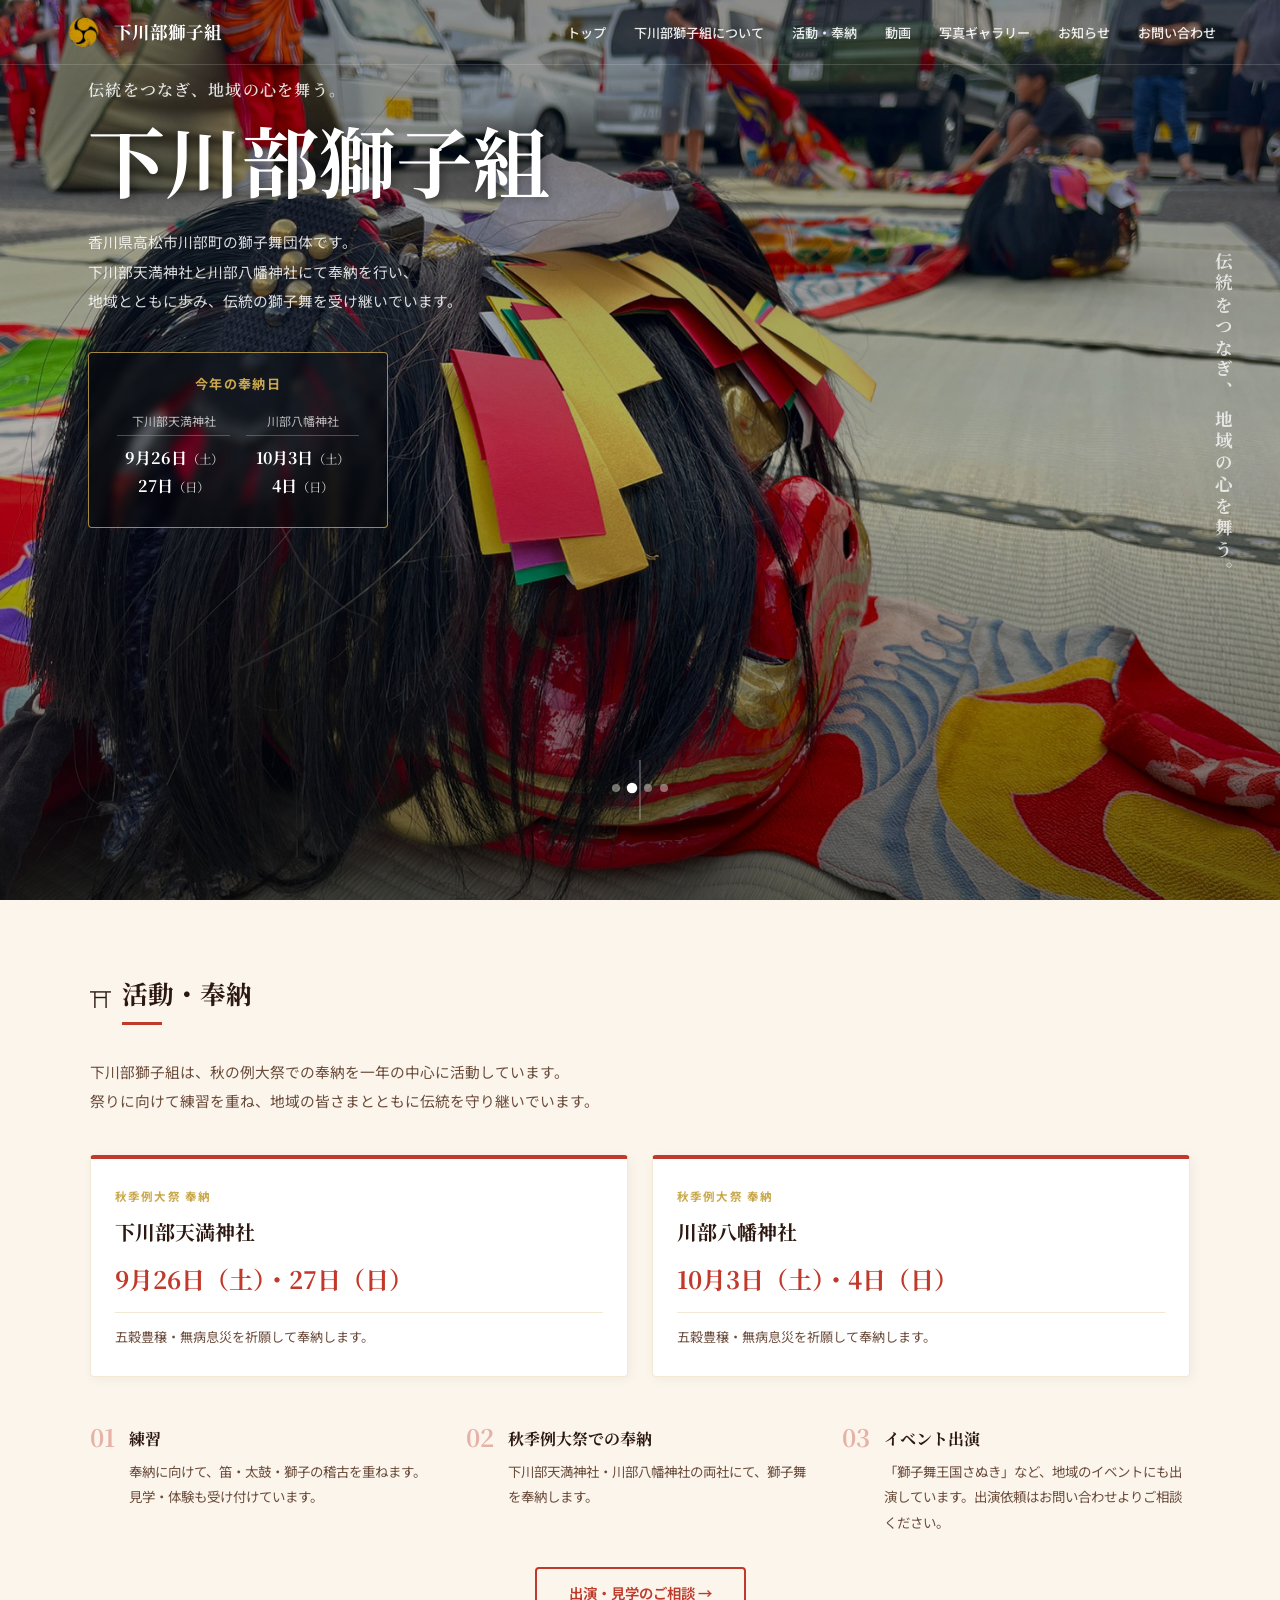
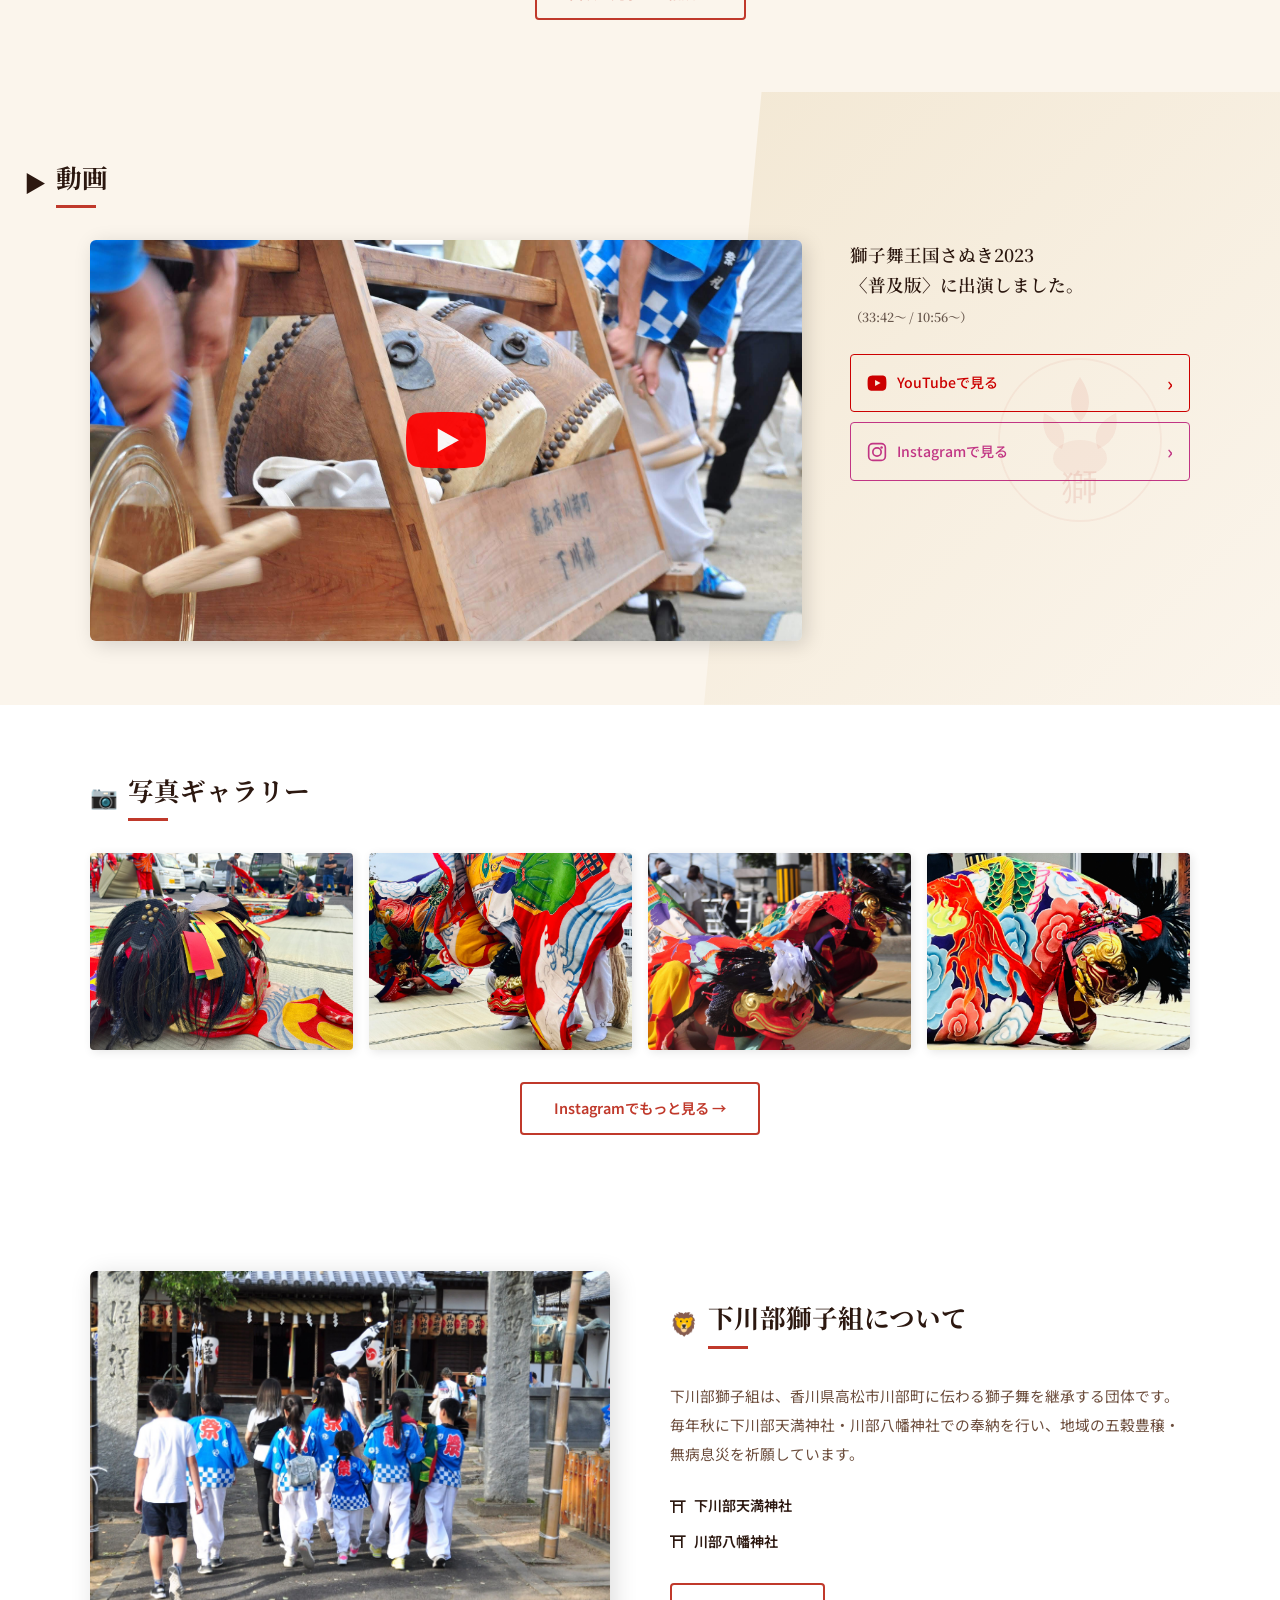
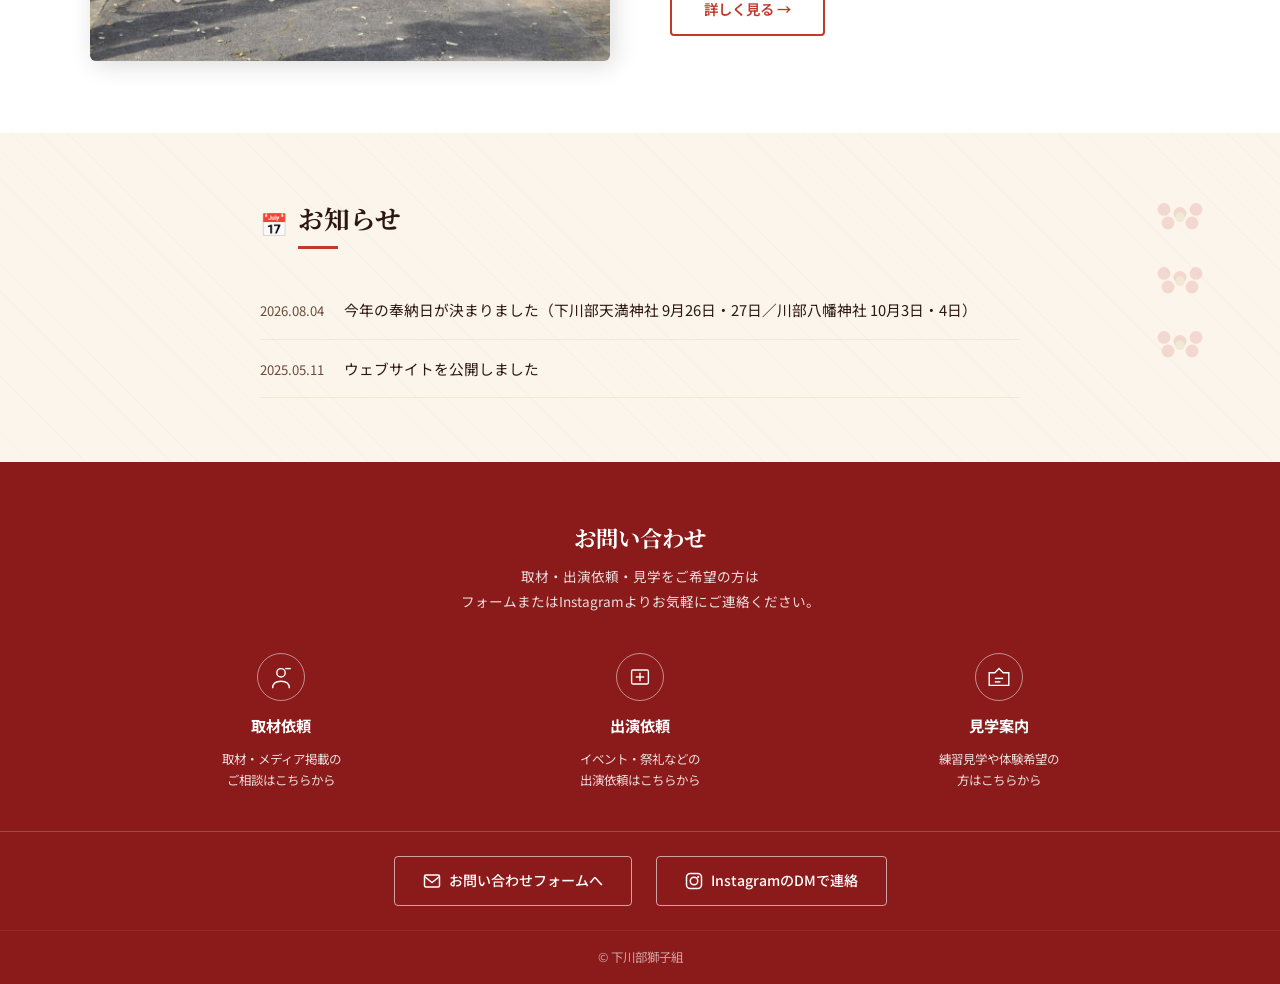
==== index.html @ edd90d3e "favicon.ico追加・アイコン参照を専用画像に変更" ====
<!DOCTYPE html>
<html lang="ja">
<head>
<meta charset="UTF-8">
<meta name="viewport" content="width=device-width, initial-scale=1.0">
<meta name="google-site-verification" content="7rVD95Vx2PoHBVX4S2eii-sBm-YTEgByp02fb5NnHMI" />
<title>下川部獅子組｜香川県高松市川部町の獅子舞</title>
<meta name="description" content="香川県高松市川部町に伝わる獅子舞を継承する「下川部獅子組」の公式サイト。下川部天満神社・川部八幡神社での秋季例大祭の奉納日程、演舞の動画・写真、出演依頼や練習見学のご案内を掲載しています。">
<link rel="canonical" href="https://shimokawanabe-shishigumi.vercel.app/">

<!-- OGP（SNSでシェアされたときの表示） -->
<meta property="og:type" content="website">
<meta property="og:site_name" content="下川部獅子組">
<meta property="og:title" content="下川部獅子組｜香川県高松市川部町の獅子舞">
<meta property="og:description" content="香川県高松市川部町に伝わる獅子舞を継承する団体です。下川部天満神社・川部八幡神社での奉納日程、演舞の動画・写真を掲載しています。">
<meta property="og:url" content="https://shimokawanabe-shishigumi.vercel.app/">
<meta property="og:image" content="https://shimokawanabe-shishigumi.vercel.app/images/hero.jpg">
<meta property="og:locale" content="ja_JP">
<meta name="twitter:card" content="summary_large_image">

<link rel="icon" href="/favicon.ico" sizes="any">
<link rel="icon" type="image/png" sizes="32x32" href="images/favicon-32x32.png">
<link rel="icon" type="image/png" sizes="16x16" href="images/favicon-16x16.png">
<link rel="apple-touch-icon" sizes="180x180" href="images/apple-touch-icon.png">
<link rel="stylesheet" href="css/style.css">
<link rel="stylesheet" href="css/add-2026-08.css">
<link rel="preconnect" href="https://fonts.googleapis.com">
<link rel="preconnect" href="https://fonts.gstatic.com" crossorigin>
<link href="https://fonts.googleapis.com/css2?family=Noto+Serif+JP:wght@400;600;700&family=Noto+Sans+JP:wght@400;500;700&display=swap" rel="stylesheet">

<!-- 構造化データ：団体情報（Googleに「何者か」を伝える） -->
<script type="application/ld+json">
{
  "@context": "https://schema.org",
  "@type": "PerformingGroup",
  "name": "下川部獅子組",
  "alternateName": "しもかわなべししぐみ",
  "description": "香川県高松市川部町に伝わる獅子舞を継承する団体。下川部天満神社・川部八幡神社の秋季例大祭で奉納を行っています。",
  "url": "https://shimokawanabe-shishigumi.vercel.app/",
  "logo": "https://shimokawanabe-shishigumi.vercel.app/images/kamon.png",
  "image": "https://shimokawanabe-shishigumi.vercel.app/images/hero.jpg",
  "address": {
    "@type": "PostalAddress",
    "addressCountry": "JP",
    "addressRegion": "香川県",
    "addressLocality": "高松市",
    "streetAddress": "川部町"
  },
  "areaServed": "香川県高松市",
  "sameAs": [
    "https://www.instagram.com/shimokawanabe/"
  ]
}
</script>

<!-- 構造化データ：今年の奉納（検索結果にイベントとして出る可能性） -->
<script type="application/ld+json">
[
  {
    "@context": "https://schema.org",
    "@type": "Event",
    "name": "下川部天満神社 秋季例大祭 獅子舞奉納",
    "startDate": "2026-09-26",
    "endDate": "2026-09-27",
    "eventStatus": "https://schema.org/EventScheduled",
    "eventAttendanceMode": "https://schema.org/OfflineEventAttendanceMode",
    "description": "下川部獅子組による獅子舞の奉納。五穀豊穣・無病息災を祈願します。",
    "location": {
      "@type": "Place",
      "name": "下川部天満神社",
      "address": {
        "@type": "PostalAddress",
        "addressCountry": "JP",
        "addressRegion": "香川県",
        "addressLocality": "高松市",
        "streetAddress": "川部町"
      }
    },
    "performer": { "@type": "PerformingGroup", "name": "下川部獅子組" },
    "organizer": { "@type": "PerformingGroup", "name": "下川部獅子組", "url": "https://shimokawanabe-shishigumi.vercel.app/" },
    "isAccessibleForFree": true,
    "url": "https://shimokawanabe-shishigumi.vercel.app/#activities"
  },
  {
    "@context": "https://schema.org",
    "@type": "Event",
    "name": "川部八幡神社 秋季例大祭 獅子舞奉納",
    "startDate": "2026-10-03",
    "endDate": "2026-10-04",
    "eventStatus": "https://schema.org/EventScheduled",
    "eventAttendanceMode": "https://schema.org/OfflineEventAttendanceMode",
    "description": "下川部獅子組による獅子舞の奉納。五穀豊穣・無病息災を祈願します。",
    "location": {
      "@type": "Place",
      "name": "川部八幡神社",
      "address": {
        "@type": "PostalAddress",
        "addressCountry": "JP",
        "addressRegion": "香川県",
        "addressLocality": "高松市",
        "streetAddress": "川部町"
      }
    },
    "performer": { "@type": "PerformingGroup", "name": "下川部獅子組" },
    "organizer": { "@type": "PerformingGroup", "name": "下川部獅子組", "url": "https://shimokawanabe-shishigumi.vercel.app/" },
    "isAccessibleForFree": true,
    "url": "https://shimokawanabe-shishigumi.vercel.app/#activities"
  }
]
</script>
</head>
<body>

<!-- ヘッダー -->
<header class="site-header" id="top">
<div class="header-inner">
<a href="#top" class="site-logo">
<img src="images/kamon.png" alt="下川部獅子組 家紋" class="kamon">
<span class="site-name">下川部獅子組</span>
</a>
<nav class="global-nav">
<ul>
<li><a href="#top">トップ</a></li>
<li><a href="about.html">下川部獅子組について</a></li>
<li><a href="#activities">活動・奉納</a></li>
<li><a href="#video">動画</a></li>
<li><a href="#gallery">写真ギャラリー</a></li>
<li><a href="#news">お知らせ</a></li>
<li><a href="#contact">お問い合わせ</a></li>
</ul>
</nav>
<button class="hamburger" id="hamburger" aria-label="メニューを開く">
<span></span><span></span><span></span>
</button>
</div>
</header>

<main>

<!-- ヒーロー -->
<section class="hero" id="hero">
<div class="hero-slides">
<div class="hero-slide active" style="background-image:url('images/hero.jpg')"></div>
<div class="hero-slide" style="background-image:url('images/gallery1.jpg')"></div>
<div class="hero-slide" style="background-image:url('images/gallery2.jpg')"></div>
<div class="hero-slide" style="background-image:url('images/gallery3.JPG')"></div>
</div>
<div class="hero-overlay"></div>
<div class="hero-content">
<p class="hero-catch">伝統をつなぎ、地域の心を舞う。</p>
<h1 class="hero-title">下川部獅子組</h1>
<p class="hero-desc">
香川県高松市川部町の獅子舞団体です。<br>
下川部天満神社と川部八幡神社にて奉納を行い、<br>
地域とともに歩み、伝統の獅子舞を受け継いでいます。
</p>
<div class="honoubi-box">
<p class="honoubi-label">今年の奉納日</p>
<div class="honoubi-dates">
<div class="honoubi-item">
<p class="shrine-name">下川部天満神社</p>
<p class="date-tbd">9月26日<span class="date-week">（土）</span><br>27日<span class="date-week">（日）</span></p>
</div>
<div class="honoubi-item">
<p class="shrine-name">川部八幡神社</p>
<p class="date-tbd">10月3日<span class="date-week">（土）</span><br>4日<span class="date-week">（日）</span></p>
</div>
</div>
</div>
</div>
<div class="hero-catchphrase-vertical" aria-hidden="true">
<span>伝</span><span>統</span><span>を</span><span>つ</span><span>な</span><span>ぎ</span><span>、</span>
<span>地</span><span>域</span><span>の</span><span>心</span><span>を</span><span>舞</span><span>う</span><span>。</span>
</div>
<div class="hero-dots" aria-hidden="true">
<span class="hero-dot active"></span>
<span class="hero-dot"></span>
<span class="hero-dot"></span>
<span class="hero-dot"></span>
</div>
<div class="hero-scroll-hint" aria-hidden="true">
<span></span>
</div>

<!-- クイックナビ -->
<div class="quick-nav">
<a href="about.html" class="quick-nav-item">
<svg viewBox="0 0 40 40" class="quick-icon"><circle cx="20" cy="15" r="8" fill="none" stroke="currentColor" stroke-width="2"/><path d="M6 38c0-8 6-13 14-13s14 5 14 13" fill="none" stroke="currentColor" stroke-width="2"/></svg>
<span>下川部獅子組<br>について</span>
</a>
<a href="#activities" class="quick-nav-item">
<svg viewBox="0 0 40 40" class="quick-icon"><circle cx="20" cy="20" r="14" fill="none" stroke="currentColor" stroke-width="2"/><path d="M12 20 L20 12 L28 20 L20 28 Z" fill="none" stroke="currentColor" stroke-width="2"/></svg>
<span>活動・奉納</span>
</a>
<a href="#video" class="quick-nav-item">
<svg viewBox="0 0 40 40" class="quick-icon"><rect x="4" y="10" width="24" height="20" rx="2" fill="none" stroke="currentColor" stroke-width="2"/><path d="M28 16 L36 12 L36 28 L28 24 Z" fill="none" stroke="currentColor" stroke-width="2"/></svg>
<span>動画</span>
</a>
<a href="#gallery" class="quick-nav-item">
<svg viewBox="0 0 40 40" class="quick-icon"><rect x="5" y="9" width="30" height="22" rx="2" fill="none" stroke="currentColor" stroke-width="2"/><circle cx="14" cy="17" r="3" fill="none" stroke="currentColor" stroke-width="2"/><path d="M8 29 L17 21 L23 26 L28 22 L32 26" fill="none" stroke="currentColor" stroke-width="2"/></svg>
<span>写真ギャラリー</span>
</a>
<a href="#news" class="quick-nav-item">
<svg viewBox="0 0 40 40" class="quick-icon"><rect x="6" y="6" width="28" height="28" rx="2" fill="none" stroke="currentColor" stroke-width="2"/><line x1="12" y1="14" x2="28" y2="14" stroke="currentColor" stroke-width="2"/><line x1="12" y1="20" x2="28" y2="20" stroke="currentColor" stroke-width="2"/><line x1="12" y1="26" x2="20" y2="26" stroke="currentColor" stroke-width="2"/></svg>
<span>お知らせ</span>
</a>
<a href="#contact" class="quick-nav-item">
<svg viewBox="0 0 40 40" class="quick-icon"><rect x="4" y="10" width="32" height="22" rx="2" fill="none" stroke="currentColor" stroke-width="2"/><path d="M4 12 L20 22 L36 12" fill="none" stroke="currentColor" stroke-width="2"/></svg>
<span>お問い合わせ</span>
</a>
</div>
</section>

<!-- 活動・奉納 -->
<section class="activities-section" id="activities">
<div class="activities-inner">
<div class="section-header">
<span class="section-icon">⛩</span>
<h2 class="section-title">活動・奉納</h2>
</div>
<p class="activities-lead">
下川部獅子組は、秋の例大祭での奉納を一年の中心に活動しています。<br>
祭りに向けて練習を重ね、地域の皆さまとともに伝統を守り継いでいます。
</p>

<!-- 奉納日カード -->
<div class="honou-cards">
<div class="honou-card">
<p class="honou-card-label">秋季例大祭 奉納</p>
<h3 class="honou-card-shrine">下川部天満神社</h3>
<p class="honou-card-date">9月26日（土）・27日（日）</p>
<p class="honou-card-note">五穀豊穣・無病息災を祈願して奉納します。</p>
</div>
<div class="honou-card">
<p class="honou-card-label">秋季例大祭 奉納</p>
<h3 class="honou-card-shrine">川部八幡神社</h3>
<p class="honou-card-date">10月3日（土）・4日（日）</p>
<p class="honou-card-note">五穀豊穣・無病息災を祈願して奉納します。</p>
</div>
</div>

<!-- 年間の流れ -->
<!-- ▼要確認：練習時期・イベント出演の記載は保存会の実態に合わせて調整してください -->
<div class="activities-flow">
<div class="flow-item">
<span class="flow-mark">01</span>
<div class="flow-body">
<h4 class="flow-title">練習</h4>
<p class="flow-text">奉納に向けて、笛・太鼓・獅子の稽古を重ねます。見学・体験も受け付けています。</p>
</div>
</div>
<div class="flow-item">
<span class="flow-mark">02</span>
<div class="flow-body">
<h4 class="flow-title">秋季例大祭での奉納</h4>
<p class="flow-text">下川部天満神社・川部八幡神社の両社にて、獅子舞を奉納します。</p>
</div>
</div>
<div class="flow-item">
<span class="flow-mark">03</span>
<div class="flow-body">
<h4 class="flow-title">イベント出演</h4>
<p class="flow-text">「獅子舞王国さぬき」など、地域のイベントにも出演しています。出演依頼はお問い合わせよりご相談ください。</p>
</div>
</div>
</div>

<div class="section-footer">
<a href="#contact" class="btn-outline">出演・見学のご相談 →</a>
</div>
</div>
</section>

<!-- 動画 -->
<section class="video-section" id="video">
<div class="section-header">
<span class="section-icon">▶</span>
<h2 class="section-title">動画</h2>
</div>
<div class="video-inner">
<div class="video-embed">
<a href="https://www.youtube.com/watch?v=OahZ8xseE0k&t=656s" target="_blank" rel="noopener" class="youtube-thumb-link">
<img src="images/video-thumb.jpg" alt="獅子舞王国さぬき2023〈普及版〉" class="youtube-thumb">
<div class="youtube-play-btn" aria-label="YouTubeで見る">
<svg viewBox="0 0 68 48"><path d="M66.5 7.8C65.7 4.8 63.3 2.4 60.3 1.6 55 0 34 0 34 0S13 0 7.7 1.6C4.7 2.4 2.3 4.8 1.5 7.8 0 13.1 0 24 0 24s0 10.9 1.5 16.2c.8 3 3.2 5.4 6.2 6.2C13 48 34 48 34 48s21 0 26.3-1.6c3-.8 5.4-3.2 6.2-6.2C68 34.9 68 24 68 24s0-10.9-1.5-16.2z" fill="#ff0000"/><path d="M45 24L27 14v20" fill="white"/></svg>
</div>
</a>
</div>
<div class="video-info">
<p class="video-desc">
獅子舞王国さぬき2023<br>
〈普及版〉に出演しました。<br>
<small style="font-size:0.78rem;opacity:0.7;">（33:42〜 / 10:56〜）</small>
</p>
<div class="video-links">
<a href="https://www.youtube.com/watch?v=OahZ8xseE0k&t=656s" target="_blank" rel="noopener" class="video-link youtube">
<svg viewBox="0 0 24 24" class="link-icon"><path d="M23 7s-.3-2-1.2-2.7c-1.1-1.2-2.4-1.2-3-1.3C16.2 3 12 3 12 3s-4.2 0-6.8.2c-.6.1-1.9.1-3 1.3C1.3 5 1 7 1 7S.7 9.1.7 11.2v2c0 2 .3 4.1.3 4.1s.3 2 1.2 2.7c1.1 1.2 2.6 1.1 3.3 1.2C7.5 21.4 12 21.4 12 21.4s4.2 0 6.8-.2c.6-.1 1.9-.1 3-1.3.9-.7 1.2-2.7 1.2-2.7s.3-2.1.3-4.1v-2C23.3 9.1 23 7 23 7zM9.7 15.5V8.4l6.6 3.6-6.6 3.5z" fill="currentColor"/></svg>
YouTubeで見る
<span class="link-arrow">›</span>
</a>
<a href="https://www.instagram.com/shimokawanabe/" target="_blank" rel="noopener" class="video-link instagram">
<svg viewBox="0 0 24 24" class="link-icon"><rect x="2" y="2" width="20" height="20" rx="5" fill="none" stroke="currentColor" stroke-width="2"/><circle cx="12" cy="12" r="5" fill="none" stroke="currentColor" stroke-width="2"/><circle cx="17.5" cy="6.5" r="1.5" fill="currentColor"/></svg>
Instagramで見る
<span class="link-arrow">›</span>
</a>
</div>
</div>
<div class="shishi-deco" aria-hidden="true">
<svg viewBox="0 0 200 200" xmlns="http://www.w3.org/2000/svg">
<circle cx="100" cy="100" r="90" fill="none" stroke="rgba(192,57,43,0.1)" stroke-width="2"/>
<path d="M100 30 Q120 60 100 80 Q80 60 100 30Z" fill="rgba(192,57,43,0.15)"/>
<path d="M60 70 Q90 85 80 110 Q55 100 60 70Z" fill="rgba(192,57,43,0.12)"/>
<path d="M140 70 Q145 100 120 110 Q110 85 140 70Z" fill="rgba(192,57,43,0.12)"/>
<ellipse cx="100" cy="120" rx="30" ry="20" fill="rgba(192,57,43,0.1)"/>
<text x="100" y="165" text-anchor="middle" font-size="40" fill="rgba(192,57,43,0.2)" font-family="serif">獅</text>
</svg>
</div>
</div>
</section>

<!-- 写真ギャラリー -->
<section class="gallery-section" id="gallery">
<div class="section-header">
<span class="section-icon">📷</span>
<h2 class="section-title">写真ギャラリー</h2>
</div>
<div class="gallery-grid">
<div class="gallery-item"><img src="images/gallery1.jpg" alt="下川部獅子組 演舞の様子 1" loading="lazy"></div>
<div class="gallery-item"><img src="images/gallery2.jpg" alt="下川部獅子組 演舞の様子 2" loading="lazy"></div>
<div class="gallery-item"><img src="images/gallery3.JPG" alt="下川部獅子組 演舞の様子 3" loading="lazy"></div>
<div class="gallery-item"><img src="images/gallery4.jpg" alt="下川部獅子組 演舞の様子 4" loading="lazy"></div>
</div>
<div class="section-footer">
<a href="https://www.instagram.com/shimokawanabe/" target="_blank" rel="noopener" class="btn-outline">Instagramでもっと見る →</a>
</div>
</section>

<!-- 下川部獅子組について -->
<section class="about-section-top" id="about">
<div class="about-top-inner">
<div class="about-top-img">
<img src="images/gallery6.jpg" alt="下川部獅子組について">
</div>
<div class="about-top-text">
<div class="section-header">
<span class="section-icon">🦁</span>
<h2 class="section-title">下川部獅子組について</h2>
</div>
<p class="about-top-desc">
下川部獅子組は、香川県高松市川部町に伝わる獅子舞を継承する団体です。<br>
毎年秋に下川部天満神社・川部八幡神社での奉納を行い、地域の五穀豊穣・無病息災を祈願しています。
</p>
<div class="about-top-shrines">
<div class="about-top-shrine">
<span class="shrine-tag">⛩</span>下川部天満神社
</div>
<div class="about-top-shrine">
<span class="shrine-tag">⛩</span>川部八幡神社
</div>
</div>
<a href="about.html" class="btn-outline">詳しく見る →</a>
</div>
</div>
</section>

<!-- お知らせ -->
<section class="news-section" id="news">
<div class="news-deco-bg" aria-hidden="true"></div>
<div class="news-inner">
<div class="section-header">
<span class="section-icon">📅</span>
<h2 class="section-title">お知らせ</h2>
</div>
<ul class="news-list">
<li class="news-item">
<time class="news-date">2026.08.04</time>
<p class="news-text">今年の奉納日が決まりました（下川部天満神社 9月26日・27日／川部八幡神社 10月3日・4日）</p>
</li>
<li class="news-item">
<time class="news-date">2025.05.11</time>
<p class="news-text">ウェブサイトを公開しました</p>
</li>
</ul>
</div>
<div class="news-floral" aria-hidden="true">
<svg viewBox="0 0 150 300" xmlns="http://www.w3.org/2000/svg">
<g opacity="0.15" fill="#C0392B">
<circle cx="75" cy="50" r="8"/>
<circle cx="55" cy="45" r="8"/>
<circle cx="95" cy="45" r="8"/>
<circle cx="60" cy="62" r="8"/>
<circle cx="90" cy="62" r="8"/>
<circle cx="75" cy="55" r="6" fill="#C9A84C"/>
<circle cx="75" cy="130" r="8"/>
<circle cx="55" cy="125" r="8"/>
<circle cx="95" cy="125" r="8"/>
<circle cx="60" cy="142" r="8"/>
<circle cx="90" cy="142" r="8"/>
<circle cx="75" cy="135" r="6" fill="#C9A84C"/>
<circle cx="75" cy="210" r="8"/>
<circle cx="55" cy="205" r="8"/>
<circle cx="95" cy="205" r="8"/>
<circle cx="60" cy="222" r="8"/>
<circle cx="90" cy="222" r="8"/>
<circle cx="75" cy="215" r="6" fill="#C9A84C"/>
</g>
</svg>
</div>
</section>

</main>

<!-- フッター（お問い合わせ） -->
<footer class="site-footer" id="contact">
<div class="footer-top">
<p class="footer-lead">お問い合わせ</p>
<p class="footer-sub">取材・出演依頼・見学をご希望の方は<br>フォームまたはInstagramよりお気軽にご連絡ください。</p>
<div class="footer-cols">
<div class="footer-col">
<div class="footer-col-icon">
<svg viewBox="0 0 40 40"><circle cx="20" cy="14" r="6" fill="none" stroke="white" stroke-width="2"/><path d="M8 36 Q8 26 20 26 Q32 26 32 36" fill="none" stroke="white" stroke-width="2"/><line x1="26" y1="8" x2="34" y2="8" stroke="white" stroke-width="2"/></svg>
</div>
<p class="footer-col-title">取材依頼</p>
<p class="footer-col-text">取材・メディア掲載の<br>ご相談はこちらから</p>
</div>
<div class="footer-col">
<div class="footer-col-icon">
<svg viewBox="0 0 40 40"><rect x="8" y="10" width="24" height="20" rx="2" fill="none" stroke="white" stroke-width="2"/><line x1="14" y1="20" x2="26" y2="20" stroke="white" stroke-width="2"/><line x1="20" y1="14" x2="20" y2="26" stroke="white" stroke-width="2"/></svg>
</div>
<p class="footer-col-title">出演依頼</p>
<p class="footer-col-text">イベント・祭礼などの<br>出演依頼はこちらから</p>
</div>
<div class="footer-col">
<div class="footer-col-icon">
<svg viewBox="0 0 40 40"><path d="M20 8 L26 14 L34 14 L34 32 L6 32 L6 14 L14 14 Z" fill="none" stroke="white" stroke-width="2"/><line x1="14" y1="22" x2="26" y2="22" stroke="white" stroke-width="2"/><line x1="14" y1="27" x2="22" y2="27" stroke="white" stroke-width="2"/></svg>
</div>
<p class="footer-col-title">見学案内</p>
<p class="footer-col-text">練習見学や体験希望の<br>方はこちらから</p>
</div>
</div>
</div>
<div class="footer-bottom">
<a href="contact.html" class="footer-btn">
<svg viewBox="0 0 24 24" class="footer-btn-icon"><rect x="2" y="4" width="20" height="16" rx="2" fill="none" stroke="currentColor" stroke-width="2"/><path d="M2 6 L12 14 L22 6" fill="none" stroke="currentColor" stroke-width="2"/></svg>
お問い合わせフォームへ
</a>
<a href="https://www.instagram.com/shimokawanabe/" target="_blank" rel="noopener" class="footer-btn">
<svg viewBox="0 0 24 24" class="footer-btn-icon"><rect x="2" y="2" width="20" height="20" rx="5" fill="none" stroke="currentColor" stroke-width="2"/><circle cx="12" cy="12" r="5" fill="none" stroke="currentColor" stroke-width="2"/><circle cx="17.5" cy="6.5" r="1.5" fill="currentColor"/></svg>
InstagramのDMで連絡
</a>
</div>
<p class="footer-copy">© 下川部獅子組</p>
</footer>

<script src="js/main.js"></script>
</body>
</html>
---- css/style.css ----
/* ===== リセット & ベース ===== */
*, *::before, *::after { box-sizing: border-box; margin: 0; padding: 0; }

:root {
  --red:        #C0392B;
  --red-dark:   #8B1A1A;
  --red-light:  rgba(192, 57, 43, 0.08);
  --gold:       #C9A84C;
  --cream:      #FBF5EC;
  --cream-dark: #F3E8D4;
  --text:       #2C1810;
  --text-light: #6B4C3B;
  --white:      #FFFFFF;
  --serif:      'Noto Serif JP', serif;
  --sans:       'Noto Sans JP', sans-serif;
}

html { scroll-behavior: smooth; }

body {
  font-family: var(--sans);
  background: var(--cream);
  color: var(--text);
  line-height: 1.7;
}

img { display: block; max-width: 100%; height: auto; object-fit: cover; }
a { text-decoration: none; color: inherit; }
ul { list-style: none; }

/* ===== ヘッダー ===== */
.site-header {
  position: fixed;
  top: 0;
  left: 0;
  right: 0;
  z-index: 100;
  background: transparent;
  border-bottom: 1px solid rgba(255,255,255,0.15);
  transition: background 0.35s, border-color 0.35s, box-shadow 0.35s;
}
.site-header.scrolled {
  background: var(--white);
  border-bottom-color: var(--red);
  box-shadow: 0 2px 12px rgba(0,0,0,0.08);
}

.header-inner {
  max-width: 1200px;
  margin: 0 auto;
  padding: 0 24px;
  height: 64px;
  display: flex;
  align-items: center;
  justify-content: space-between;
  gap: 24px;
}

.site-logo {
  display: flex;
  align-items: center;
  gap: 10px;
  flex-shrink: 0;
}

.kamon { width: 40px; height: 40px; object-fit: contain; }

.site-name {
  font-family: var(--serif);
  font-size: 1.1rem;
  font-weight: 700;
  color: var(--white);
  white-space: nowrap;
  transition: color 0.35s;
}
.site-header.scrolled .site-name { color: var(--red); }

.global-nav ul {
  display: flex;
  gap: 28px;
  align-items: center;
}

.global-nav a {
  font-size: 0.82rem;
  font-weight: 500;
  color: rgba(255,255,255,0.9);
  white-space: nowrap;
  padding: 4px 0;
  border-bottom: 2px solid transparent;
  transition: color 0.2s, border-color 0.2s;
}
.global-nav a:hover { color: var(--white); border-bottom-color: rgba(255,255,255,0.7); }
.site-header.scrolled .global-nav a { color: var(--text); }
.site-header.scrolled .global-nav a:hover { color: var(--red); border-bottom-color: var(--red); }

.hamburger {
  display: none;
  flex-direction: column;
  gap: 5px;
  background: none;
  border: none;
  cursor: pointer;
  padding: 4px;
}

.hamburger span {
  display: block;
  width: 24px;
  height: 2px;
  background: var(--white);
  border-radius: 2px;
  transition: transform 0.3s, opacity 0.3s, background 0.35s;
}
.site-header.scrolled .hamburger span { background: var(--text); }

/* ===== セクション共通 ===== */
.section-header {
  display: flex;
  align-items: center;
  gap: 10px;
  margin-bottom: 32px;
}

.section-icon { font-size: 1.4rem; }

.section-title {
  font-family: var(--serif);
  font-size: 1.6rem;
  font-weight: 700;
  color: var(--text);
  position: relative;
}

.section-title::after {
  content: '';
  display: block;
  width: 40px;
  height: 3px;
  background: var(--red);
  margin-top: 6px;
}

.section-footer { text-align: center; margin-top: 32px; }

/* ===== ヒーロー（全画面） ===== */
.hero {
  position: relative;
  height: 100vh;
  min-height: 600px;
  display: flex;
  flex-direction: column;
  justify-content: center;
  overflow: hidden;
}

/* スライドショー */
.hero-slides {
  position: absolute;
  inset: 0;
}
.hero-slide {
  position: absolute;
  inset: 0;
  background-size: cover;
  background-position: center;
  opacity: 0;
  transition: opacity 1.2s ease-in-out;
}
.hero-slide.active { opacity: 1; }

.hero-overlay {
  position: absolute;
  inset: 0;
  background: linear-gradient(
    to bottom,
    rgba(0,0,0,0.45) 0%,
    rgba(0,0,0,0.3) 50%,
    rgba(0,0,0,0.6) 100%
  );
}

/* インジケータードット */
.hero-dots {
  position: absolute;
  bottom: 108px;
  left: 50%;
  transform: translateX(-50%);
  display: flex;
  gap: 8px;
  z-index: 2;
}
.hero-dot {
  width: 8px;
  height: 8px;
  border-radius: 50%;
  background: rgba(255,255,255,0.4);
  transition: background 0.3s, transform 0.3s;
  cursor: pointer;
}
.hero-dot.active {
  background: var(--white);
  transform: scale(1.3);
}

.hero-content {
  position: relative;
  z-index: 1;
  max-width: 1200px;
  width: 100%;
  margin: 0 auto;
  padding: 0 48px;
  padding-bottom: 120px;
}

.hero-catch {
  font-family: var(--serif);
  font-size: 1rem;
  color: rgba(255,255,255,0.85);
  font-weight: 600;
  margin-bottom: 12px;
  letter-spacing: 0.08em;
}

.hero-title {
  font-family: var(--serif);
  font-size: clamp(2.8rem, 6vw, 5rem);
  font-weight: 700;
  color: var(--white);
  line-height: 1.15;
  margin-bottom: 24px;
  text-shadow: 2px 2px 12px rgba(0,0,0,0.4);
}

.hero-desc {
  font-size: 0.92rem;
  color: rgba(255,255,255,0.85);
  line-height: 2;
  margin-bottom: 36px;
}

/* 奉納日ボックス */
.honoubi-box {
  border: 1.5px solid rgba(201,168,76,0.8);
  border-radius: 4px;
  padding: 20px 28px;
  background: rgba(0,0,0,0.35);
  backdrop-filter: blur(4px);
  display: inline-block;
  min-width: 300px;
}

.honoubi-label {
  text-align: center;
  font-size: 0.82rem;
  color: var(--gold);
  font-weight: 700;
  margin-bottom: 16px;
  letter-spacing: 0.1em;
}

.honoubi-dates {
  display: grid;
  grid-template-columns: 1fr 1fr;
  gap: 16px;
  text-align: center;
}

.shrine-name {
  font-size: 0.75rem;
  color: rgba(255,255,255,0.7);
  margin-bottom: 4px;
}

.date-tbd {
  font-family: var(--serif);
  font-size: 1rem;
  font-weight: 700;
  color: var(--white);
  padding: 8px 0;
  border-top: 1px solid rgba(201,168,76,0.4);
}

/* 縦書きキャッチ */
.hero-catchphrase-vertical {
  position: absolute;
  top: 50%;
  right: 48px;
  transform: translateY(-60%);
  writing-mode: vertical-rl;
  font-family: var(--serif);
  font-size: 1.1rem;
  font-weight: 700;
  color: rgba(255,255,255,0.75);
  letter-spacing: 0.2em;
  line-height: 1;
  z-index: 1;
}

/* スクロールヒント */
.hero-scroll-hint {
  position: absolute;
  bottom: 80px;
  left: 50%;
  transform: translateX(-50%);
  z-index: 1;
}
.hero-scroll-hint span {
  display: block;
  width: 1px;
  height: 60px;
  background: rgba(255,255,255,0.5);
  margin: 0 auto;
  animation: scrollLine 1.8s ease-in-out infinite;
}
@keyframes scrollLine {
  0%   { transform: scaleY(0); transform-origin: top; }
  50%  { transform: scaleY(1); transform-origin: top; }
  51%  { transform: scaleY(1); transform-origin: bottom; }
  100% { transform: scaleY(0); transform-origin: bottom; }
}

/* ===== クイックナビ ===== */
.quick-nav {
  background: var(--white);
  border-top: 1px solid var(--cream-dark);
  border-bottom: 1px solid var(--cream-dark);
  display: flex;
  justify-content: center;
  flex-wrap: wrap;
  gap: 0;
  margin-top: 40px;
}

.quick-nav-item {
  display: flex;
  flex-direction: column;
  align-items: center;
  justify-content: center;
  gap: 8px;
  padding: 24px 28px;
  border-right: 1px solid var(--cream-dark);
  text-align: center;
  font-size: 0.78rem;
  color: var(--text-light);
  transition: background 0.2s, color 0.2s;
  flex: 1;
  min-width: 100px;
}

.quick-nav-item:first-child { border-left: 1px solid var(--cream-dark); }

.quick-nav-item:hover {
  background: var(--red-light);
  color: var(--red);
}

.quick-icon {
  width: 36px;
  height: 36px;
  color: var(--red);
}

/* ===== 動画セクション ===== */
.video-section {
  padding: 64px 24px;
  background: var(--cream);
  position: relative;
  overflow: hidden;
}

.video-section::before {
  content: '';
  position: absolute;
  right: 0;
  top: 0;
  width: 45%;
  height: 100%;
  background: linear-gradient(135deg, var(--cream-dark) 0%, var(--cream) 100%);
  clip-path: polygon(10% 0, 100% 0, 100% 100%, 0% 100%);
  pointer-events: none;
}

.video-inner {
  max-width: 1100px;
  margin: 0 auto;
  display: grid;
  grid-template-columns: 1fr 340px;
  gap: 48px;
  align-items: start;
  position: relative;
  z-index: 1;
}

.youtube-thumb-link {
  display: block;
  position: relative;
  border-radius: 6px;
  overflow: hidden;
  box-shadow: 4px 4px 20px rgba(0,0,0,0.15);
  aspect-ratio: 16/9;
}

.youtube-thumb {
  width: 100%;
  height: 100%;
  object-fit: cover;
  display: block;
  transition: transform 0.3s;
}

.youtube-thumb-link:hover .youtube-thumb { transform: scale(1.03); }

.youtube-play-btn {
  position: absolute;
  top: 50%;
  left: 50%;
  transform: translate(-50%, -50%);
  width: 80px;
  height: 56px;
  transition: transform 0.2s, opacity 0.2s;
  opacity: 0.92;
}

.youtube-thumb-link:hover .youtube-play-btn {
  transform: translate(-50%, -50%) scale(1.1);
  opacity: 1;
}

.video-desc {
  font-family: var(--serif);
  font-size: 1.1rem;
  font-weight: 600;
  color: var(--text);
  line-height: 1.7;
  margin-bottom: 24px;
}

.video-links { display: flex; flex-direction: column; gap: 10px; }

.video-link {
  display: flex;
  align-items: center;
  gap: 10px;
  padding: 12px 16px;
  border-radius: 4px;
  font-size: 0.88rem;
  font-weight: 500;
  border: 1.5px solid;
  transition: background 0.2s, color 0.2s;
}

.video-link .link-arrow { margin-left: auto; font-size: 1.2rem; }
.link-icon { width: 20px; height: 20px; flex-shrink: 0; }

.video-link.youtube  { color: #CC0000; border-color: #CC0000; }
.video-link.youtube:hover  { background: #CC0000; color: var(--white); }
.video-link.instagram { color: #C13584; border-color: #C13584; }
.video-link.instagram:hover { background: #C13584; color: var(--white); }
.video-link.videos   { color: var(--red); border-color: var(--red); }
.video-link.videos:hover   { background: var(--red); color: var(--white); }

.shishi-deco {
  position: absolute;
  right: 20px;
  top: 50%;
  transform: translateY(-50%);
  width: 180px;
  height: 180px;
  pointer-events: none;
  opacity: 0.6;
}

/* ===== トップ「について」セクション ===== */
.about-section-top {
  padding: 72px 24px;
  background: var(--white);
}

.about-top-inner {
  max-width: 1100px;
  margin: 0 auto;
  display: grid;
  grid-template-columns: 1fr 1fr;
  gap: 60px;
  align-items: center;
}

.about-top-img {
  border-radius: 6px;
  overflow: hidden;
  box-shadow: 4px 4px 24px rgba(0,0,0,0.14);
  aspect-ratio: 4/3;
}

.about-top-img img {
  width: 100%;
  height: 100%;
  object-fit: cover;
  transition: transform 0.4s;
}

.about-top-img:hover img { transform: scale(1.03); }

.about-top-desc {
  font-size: 0.92rem;
  color: var(--text-light);
  line-height: 2;
  margin-bottom: 24px;
}

.about-top-shrines {
  display: flex;
  flex-direction: column;
  gap: 8px;
  margin-bottom: 28px;
}

.about-top-shrine {
  display: flex;
  align-items: center;
  gap: 8px;
  font-size: 0.88rem;
  font-weight: 600;
  color: var(--text);
}

.shrine-tag { font-size: 1rem; }

@media (max-width: 768px) {
  .about-top-inner {
    grid-template-columns: 1fr;
    gap: 32px;
  }
}

/* ===== ギャラリー ===== */
.gallery-section {
  padding: 64px 24px;
  background: var(--white);
}

.gallery-section .section-header,
.gallery-section .section-footer {
  max-width: 1100px;
  margin-left: auto;
  margin-right: auto;
}

.gallery-grid {
  max-width: 1100px;
  margin: 0 auto;
  display: grid;
  grid-template-columns: repeat(4, 1fr);
  gap: 16px;
}

.gallery-item { cursor: pointer; }

.gallery-item img {
  width: 100%;
  aspect-ratio: 4/3;
  border-radius: 4px;
  box-shadow: 2px 2px 10px rgba(0,0,0,0.1);
  transition: transform 0.25s, box-shadow 0.25s;
}

.gallery-item:hover img {
  transform: scale(1.03);
  box-shadow: 4px 6px 18px rgba(0,0,0,0.18);
}

.gallery-label {
  text-align: center;
  font-size: 0.85rem;
  color: var(--text-light);
  margin-top: 10px;
}

/* ===== お知らせ ===== */
.news-section {
  padding: 64px 24px;
  background: var(--cream);
  position: relative;
  overflow: hidden;
}

.news-deco-bg {
  position: absolute;
  inset: 0;
  background-image: repeating-linear-gradient(
    45deg,
    rgba(192,57,43,0.025) 0px,
    rgba(192,57,43,0.025) 1px,
    transparent 1px,
    transparent 20px
  );
  pointer-events: none;
}

.news-inner {
  max-width: 760px;
  margin: 0 auto;
  position: relative;
  z-index: 1;
}

.news-list { display: flex; flex-direction: column; gap: 0; }

.news-item {
  display: flex;
  align-items: baseline;
  gap: 20px;
  padding: 16px 0;
  border-bottom: 1px solid var(--cream-dark);
}

.news-date {
  font-family: var(--sans);
  font-size: 0.82rem;
  color: var(--text-light);
  white-space: nowrap;
  flex-shrink: 0;
}

.news-text {
  font-size: 0.92rem;
  color: var(--text);
}

.news-floral {
  position: absolute;
  right: 40px;
  top: 50%;
  transform: translateY(-50%);
  width: 120px;
  pointer-events: none;
}

/* ===== ボタン ===== */
.btn-outline {
  display: inline-block;
  padding: 12px 32px;
  border: 2px solid var(--red);
  color: var(--red);
  font-size: 0.9rem;
  font-weight: 600;
  border-radius: 4px;
  transition: background 0.2s, color 0.2s;
}

.btn-outline:hover { background: var(--red); color: var(--white); }

.btn-text {
  display: inline-block;
  padding: 10px 24px;
  background: var(--red);
  color: var(--white);
  font-size: 0.9rem;
  font-weight: 600;
  border-radius: 4px;
  transition: background 0.2s;
}

.btn-text:hover { background: var(--red-dark); }

/* ===== フッター ===== */
.site-footer {
  background: var(--red-dark);
  color: var(--white);
}

.footer-top {
  max-width: 1100px;
  margin: 0 auto;
  padding: 56px 24px 40px;
  text-align: center;
}

.footer-lead {
  font-family: var(--serif);
  font-size: 1.4rem;
  font-weight: 700;
  margin-bottom: 8px;
}

.footer-sub {
  font-size: 0.85rem;
  opacity: 0.85;
  margin-bottom: 40px;
  line-height: 1.8;
}

.footer-cols {
  display: grid;
  grid-template-columns: repeat(3, 1fr);
  gap: 24px;
  text-align: center;
}

.footer-col { display: flex; flex-direction: column; align-items: center; gap: 8px; }

.footer-col-icon {
  width: 48px;
  height: 48px;
  border: 1.5px solid rgba(255,255,255,0.5);
  border-radius: 50%;
  display: flex;
  align-items: center;
  justify-content: center;
  margin-bottom: 4px;
}

.footer-col-icon svg { width: 28px; height: 28px; }

.footer-col-title {
  font-weight: 700;
  font-size: 0.95rem;
  margin-bottom: 2px;
}

.footer-col-text { font-size: 0.78rem; opacity: 0.85; line-height: 1.7; }

.footer-bottom {
  border-top: 1px solid rgba(255,255,255,0.2);
  padding: 24px;
  display: flex;
  justify-content: center;
  gap: 24px;
  flex-wrap: wrap;
}

.footer-btn {
  display: flex;
  align-items: center;
  gap: 8px;
  padding: 12px 28px;
  border: 1.5px solid rgba(255,255,255,0.6);
  color: var(--white);
  font-size: 0.88rem;
  font-weight: 500;
  border-radius: 4px;
  transition: background 0.2s;
}

.footer-btn:hover { background: rgba(255,255,255,0.15); }
.footer-btn-icon { width: 18px; height: 18px; flex-shrink: 0; }

.footer-copy {
  text-align: center;
  padding: 16px 24px;
  font-size: 0.78rem;
  opacity: 0.6;
  border-top: 1px solid rgba(255,255,255,0.1);
}

/* ===== スクロール状態 & ナビアクティブ ===== */
.site-header.scrolled { box-shadow: 0 3px 18px rgba(0,0,0,0.12); }
.global-nav a.active { color: var(--red); border-bottom-color: var(--red); }

@media (max-width: 1024px) {
  .global-nav {
    position: fixed;
    top: 64px;
    left: 0;
    right: 0;
    background: var(--white);
    border-bottom: 2px solid var(--red);
    padding: 16px 24px 24px;
    box-shadow: 0 8px 20px rgba(0,0,0,0.1);
    transform: translateY(-110%);
    transition: transform 0.3s ease;
  }
  .global-nav.open { transform: translateY(0); display: block; }
  .global-nav ul { flex-direction: column; gap: 0; }
  .global-nav a { display: block; padding: 12px 0; border-bottom: 1px solid var(--cream-dark); border-right: none; }
  .global-nav a:last-child { border-bottom: none; }
}

/* ハンバーガー open 状態 */
.hamburger.open span:nth-child(1) { transform: translateY(7px) rotate(45deg); }
.hamburger.open span:nth-child(2) { opacity: 0; }
.hamburger.open span:nth-child(3) { transform: translateY(-7px) rotate(-45deg); }

/* ===== レスポンシブ ===== */
@media (max-width: 1024px) {
  .global-nav { display: none; }
  .hamburger { display: flex; }

  .hero-content {
    grid-template-columns: 1fr;
    padding: 40px 24px 32px;
  }

  .hero-visual { order: -1; }

  .video-inner { grid-template-columns: 1fr; }
  .shishi-deco { display: none; }

  .gallery-grid { grid-template-columns: repeat(2, 1fr); }
  .footer-cols { grid-template-columns: repeat(2, 1fr); }
  .quick-nav-item { padding: 16px 12px; font-size: 0.72rem; }
}

@media (max-width: 640px) {
  .gallery-grid { grid-template-columns: repeat(2, 1fr); gap: 10px; }
  .footer-cols { grid-template-columns: repeat(2, 1fr); }
  .footer-bottom { flex-direction: column; align-items: center; }
  .honoubi-box { min-width: unset; width: 100%; }
  .quick-nav { flex-wrap: wrap; }
  .quick-nav-item { flex: 1 0 calc(33.33% - 2px); border-left: none; border-right: 1px solid var(--cream-dark); }

  .video-section::before { display: none; }
}
/* ============================================
   追加CSS — css/style.css の【末尾】に貼り付けてください
   （既存のスタイルは変更しません。追記のみ）
   2026-08-04 追加：活動・奉納セクション／奉納日の曜日表記
   ============================================ */

/* 奉納日ボックス内の曜日 */
.date-week {
  font-size: 0.78em;
  font-weight: 400;
  opacity: 0.85;
}

/* ===== 活動・奉納セクション ===== */
.activities-section {
  padding: 72px 24px;
  background: var(--cream);
  position: relative;
}

.activities-inner {
  max-width: 1100px;
  margin: 0 auto;
}

.activities-lead {
  font-size: 0.92rem;
  color: var(--text-light);
  line-height: 2;
  margin-bottom: 40px;
}

/* 奉納日カード */
.honou-cards {
  display: grid;
  grid-template-columns: 1fr 1fr;
  gap: 24px;
  margin-bottom: 48px;
}

.honou-card {
  background: var(--white);
  border: 1px solid var(--cream-dark);
  border-top: 4px solid var(--red);
  border-radius: 4px;
  padding: 28px 24px;
  box-shadow: 2px 2px 12px rgba(0,0,0,0.05);
  transition: transform 0.25s, box-shadow 0.25s;
}

.honou-card:hover {
  transform: translateY(-3px);
  box-shadow: 4px 6px 18px rgba(0,0,0,0.1);
}

.honou-card-label {
  font-size: 0.72rem;
  color: var(--gold);
  font-weight: 700;
  letter-spacing: 0.1em;
  margin-bottom: 8px;
}

.honou-card-shrine {
  font-family: var(--serif);
  font-size: 1.25rem;
  font-weight: 700;
  color: var(--text);
  margin-bottom: 10px;
}

.honou-card-date {
  font-family: var(--serif);
  font-size: 1.5rem;
  font-weight: 700;
  color: var(--red);
  padding-bottom: 12px;
  margin-bottom: 12px;
  border-bottom: 1px solid var(--cream-dark);
}

.honou-card-note {
  font-size: 0.82rem;
  color: var(--text-light);
  line-height: 1.8;
}

/* 年間の流れ */
.activities-flow {
  display: grid;
  grid-template-columns: repeat(3, 1fr);
  gap: 28px;
}

.flow-item {
  display: flex;
  gap: 14px;
  align-items: flex-start;
}

.flow-mark {
  font-family: var(--serif);
  font-size: 1.5rem;
  font-weight: 700;
  color: var(--red);
  opacity: 0.35;
  line-height: 1;
  flex-shrink: 0;
}

.flow-title {
  font-family: var(--serif);
  font-size: 1rem;
  font-weight: 700;
  color: var(--text);
  margin-bottom: 6px;
}

.flow-text {
  font-size: 0.84rem;
  color: var(--text-light);
  line-height: 1.9;
}

/* レスポンシブ */
@media (max-width: 900px) {
  .honou-cards { grid-template-columns: 1fr; gap: 16px; }
  .activities-flow { grid-template-columns: 1fr; gap: 20px; }
}

@media (max-width: 640px) {
  .activities-section { padding: 56px 20px; }
  .honou-card-date { font-size: 1.3rem; }
}
/* ============================================
   追加CSS — css/style.css の【末尾】に貼り付けてください
   （既存のスタイルは変更しません。追記のみ）
   2026-08-04 追加：活動・奉納セクション／奉納日の曜日表記
   ============================================ */

/* ===== 【バグ修正】スマホのメニューが白文字で読めない問題 =====
   ページ最上部ではヘッダーが透明モード（文字＝白）のため、
   開いたメニューパネル（白背景）の上で文字が見えなくなっていた。
   モバイル幅では常に濃い文字色にする。 */
@media (max-width: 1024px) {
  .site-header .global-nav a {
    color: var(--text);
  }
  .site-header .global-nav a:hover,
  .site-header .global-nav a.active {
    color: var(--red);
    border-bottom-color: var(--cream-dark);
  }
  /* 開いている間はヘッダーも白にして、閉じるボタン（×）を見やすく */
  .site-header:has(.global-nav.open) {
    background: var(--white);
  }
  .site-header:has(.global-nav.open) .site-name { color: var(--red); }
  .site-header:has(.global-nav.open) .hamburger span { background: var(--text); }
}

/* 奉納日ボックス内の曜日 */
.date-week {
  font-size: 0.78em;
  font-weight: 400;
  opacity: 0.85;
}

/* ギャラリーを3列に（写真6枚できれいに2段に収める） */
.gallery-grid-3 {
  grid-template-columns: repeat(3, 1fr);
}
@media (max-width: 900px) {
  .gallery-grid-3 { grid-template-columns: repeat(2, 1fr); }
}

/* ===== 活動・奉納セクション ===== */
.activities-section {
  padding: 72px 24px;
  background: var(--cream);
  position: relative;
}

.activities-inner {
  max-width: 1100px;
  margin: 0 auto;
}

.activities-lead {
  font-size: 0.92rem;
  color: var(--text-light);
  line-height: 2;
  margin-bottom: 40px;
}

/* 奉納日カード */
.honou-cards {
  display: grid;
  grid-template-columns: 1fr 1fr;
  gap: 24px;
  margin-bottom: 48px;
}

.honou-card {
  background: var(--white);
  border: 1px solid var(--cream-dark);
  border-top: 4px solid var(--red);
  border-radius: 4px;
  padding: 28px 24px;
  box-shadow: 2px 2px 12px rgba(0,0,0,0.05);
  transition: transform 0.25s, box-shadow 0.25s;
}

.honou-card:hover {
  transform: translateY(-3px);
  box-shadow: 4px 6px 18px rgba(0,0,0,0.1);
}

.honou-card-label {
  font-size: 0.72rem;
  color: var(--gold);
  font-weight: 700;
  letter-spacing: 0.1em;
  margin-bottom: 8px;
}

.honou-card-shrine {
  font-family: var(--serif);
  font-size: 1.25rem;
  font-weight: 700;
  color: var(--text);
  margin-bottom: 10px;
}

.honou-card-date {
  font-family: var(--serif);
  font-size: 1.5rem;
  font-weight: 700;
  color: var(--red);
  padding-bottom: 12px;
  margin-bottom: 12px;
  border-bottom: 1px solid var(--cream-dark);
}

.honou-card-note {
  font-size: 0.82rem;
  color: var(--text-light);
  line-height: 1.8;
}

/* 年間の流れ */
.activities-flow {
  display: grid;
  grid-template-columns: repeat(3, 1fr);
  gap: 28px;
}

.flow-item {
  display: flex;
  gap: 14px;
  align-items: flex-start;
}

.flow-mark {
  font-family: var(--serif);
  font-size: 1.5rem;
  font-weight: 700;
  color: var(--red);
  opacity: 0.35;
  line-height: 1;
  flex-shrink: 0;
}

.flow-title {
  font-family: var(--serif);
  font-size: 1rem;
  font-weight: 700;
  color: var(--text);
  margin-bottom: 6px;
}

.flow-text {
  font-size: 0.84rem;
  color: var(--text-light);
  line-height: 1.9;
}

/* レスポンシブ */
@media (max-width: 900px) {
  .honou-cards { grid-template-columns: 1fr; gap: 16px; }
  .activities-flow { grid-template-columns: 1fr; gap: 20px; }
}

@media (max-width: 640px) {
  .activities-section { padding: 56px 20px; }
  .honou-card-date { font-size: 1.3rem; }
}
---- css/add-2026-08.css ----
/* ============================================
   追加CSS — css/style.css の【末尾】に貼り付けてください
   （既存のスタイルは変更しません。追記のみ）
   2026-08-04 追加：活動・奉納セクション／奉納日の曜日表記
   ============================================ */

/* ===== 【バグ修正】スマホのメニューが白文字で読めない問題 =====
   ページ最上部ではヘッダーが透明モード（文字＝白）のため、
   開いたメニューパネル（白背景）の上で文字が見えなくなっていた。
   モバイル幅では常に濃い文字色にする。 */
@media (max-width: 1024px) {
  .site-header .global-nav a {
    color: var(--text);
  }
  .site-header .global-nav a:hover,
  .site-header .global-nav a.active {
    color: var(--red);
    border-bottom-color: var(--cream-dark);
  }
  /* 開いている間はヘッダーも白にして、閉じるボタン（×）を見やすく */
  .site-header:has(.global-nav.open) {
    background: var(--white);
  }
  .site-header:has(.global-nav.open) .site-name { color: var(--red); }
  .site-header:has(.global-nav.open) .hamburger span { background: var(--text); }
}

/* 奉納日ボックス内の曜日 */
.date-week {
  font-size: 0.78em;
  font-weight: 400;
  opacity: 0.85;
}

/* ===== 活動・奉納セクション ===== */
.activities-section {
  padding: 72px 24px;
  background: var(--cream);
  position: relative;
}

.activities-inner {
  max-width: 1100px;
  margin: 0 auto;
}

.activities-lead {
  font-size: 0.92rem;
  color: var(--text-light);
  line-height: 2;
  margin-bottom: 40px;
}

/* 奉納日カード */
.honou-cards {
  display: grid;
  grid-template-columns: 1fr 1fr;
  gap: 24px;
  margin-bottom: 48px;
}

.honou-card {
  background: var(--white);
  border: 1px solid var(--cream-dark);
  border-top: 4px solid var(--red);
  border-radius: 4px;
  padding: 28px 24px;
  box-shadow: 2px 2px 12px rgba(0,0,0,0.05);
  transition: transform 0.25s, box-shadow 0.25s;
}

.honou-card:hover {
  transform: translateY(-3px);
  box-shadow: 4px 6px 18px rgba(0,0,0,0.1);
}

.honou-card-label {
  font-size: 0.72rem;
  color: var(--gold);
  font-weight: 700;
  letter-spacing: 0.1em;
  margin-bottom: 8px;
}

.honou-card-shrine {
  font-family: var(--serif);
  font-size: 1.25rem;
  font-weight: 700;
  color: var(--text);
  margin-bottom: 10px;
}

.honou-card-date {
  font-family: var(--serif);
  font-size: 1.5rem;
  font-weight: 700;
  color: var(--red);
  padding-bottom: 12px;
  margin-bottom: 12px;
  border-bottom: 1px solid var(--cream-dark);
}

.honou-card-note {
  font-size: 0.82rem;
  color: var(--text-light);
  line-height: 1.8;
}

/* 年間の流れ */
.activities-flow {
  display: grid;
  grid-template-columns: repeat(3, 1fr);
  gap: 28px;
}

.flow-item {
  display: flex;
  gap: 14px;
  align-items: flex-start;
}

.flow-mark {
  font-family: var(--serif);
  font-size: 1.5rem;
  font-weight: 700;
  color: var(--red);
  opacity: 0.35;
  line-height: 1;
  flex-shrink: 0;
}

.flow-title {
  font-family: var(--serif);
  font-size: 1rem;
  font-weight: 700;
  color: var(--text);
  margin-bottom: 6px;
}

.flow-text {
  font-size: 0.84rem;
  color: var(--text-light);
  line-height: 1.9;
}

/* レスポンシブ */
@media (max-width: 900px) {
  .honou-cards { grid-template-columns: 1fr; gap: 16px; }
  .activities-flow { grid-template-columns: 1fr; gap: 20px; }
}

@media (max-width: 640px) {
  .activities-section { padding: 56px 20px; }
  .honou-card-date { font-size: 1.3rem; }
}
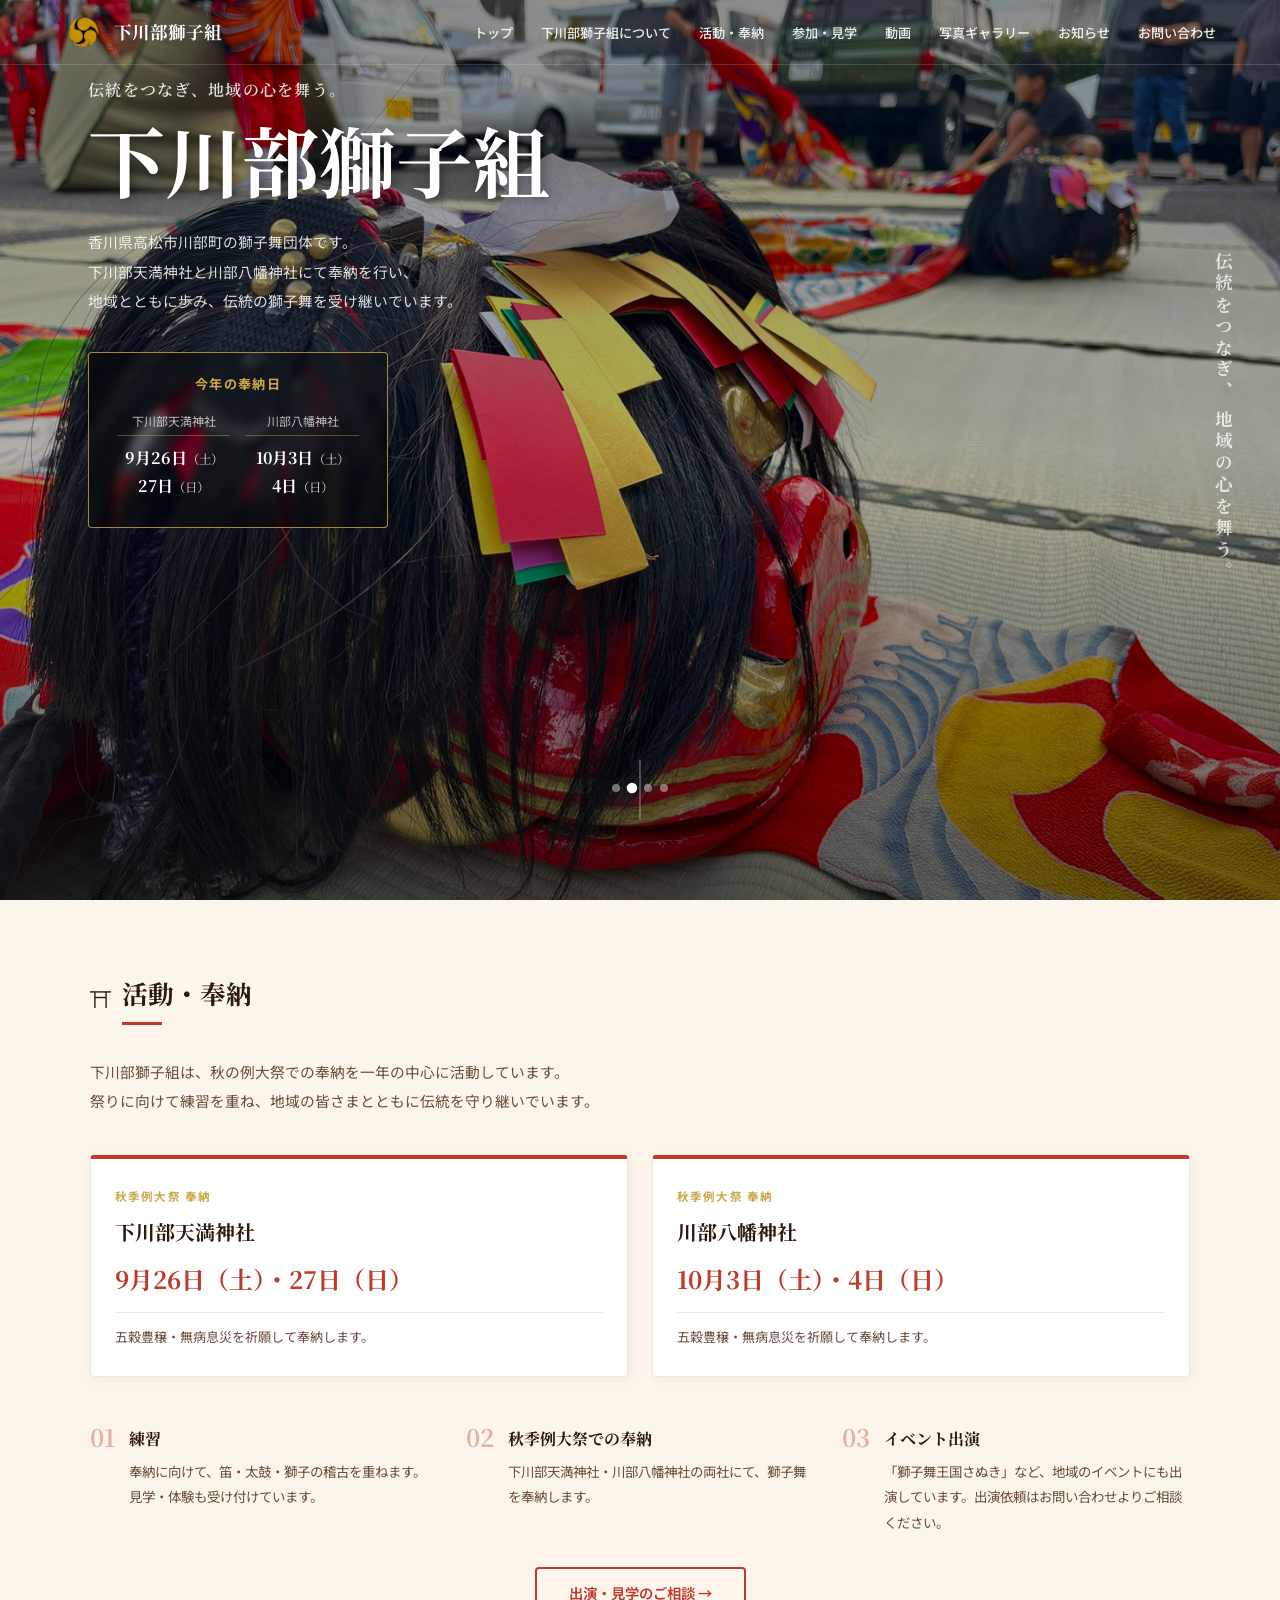
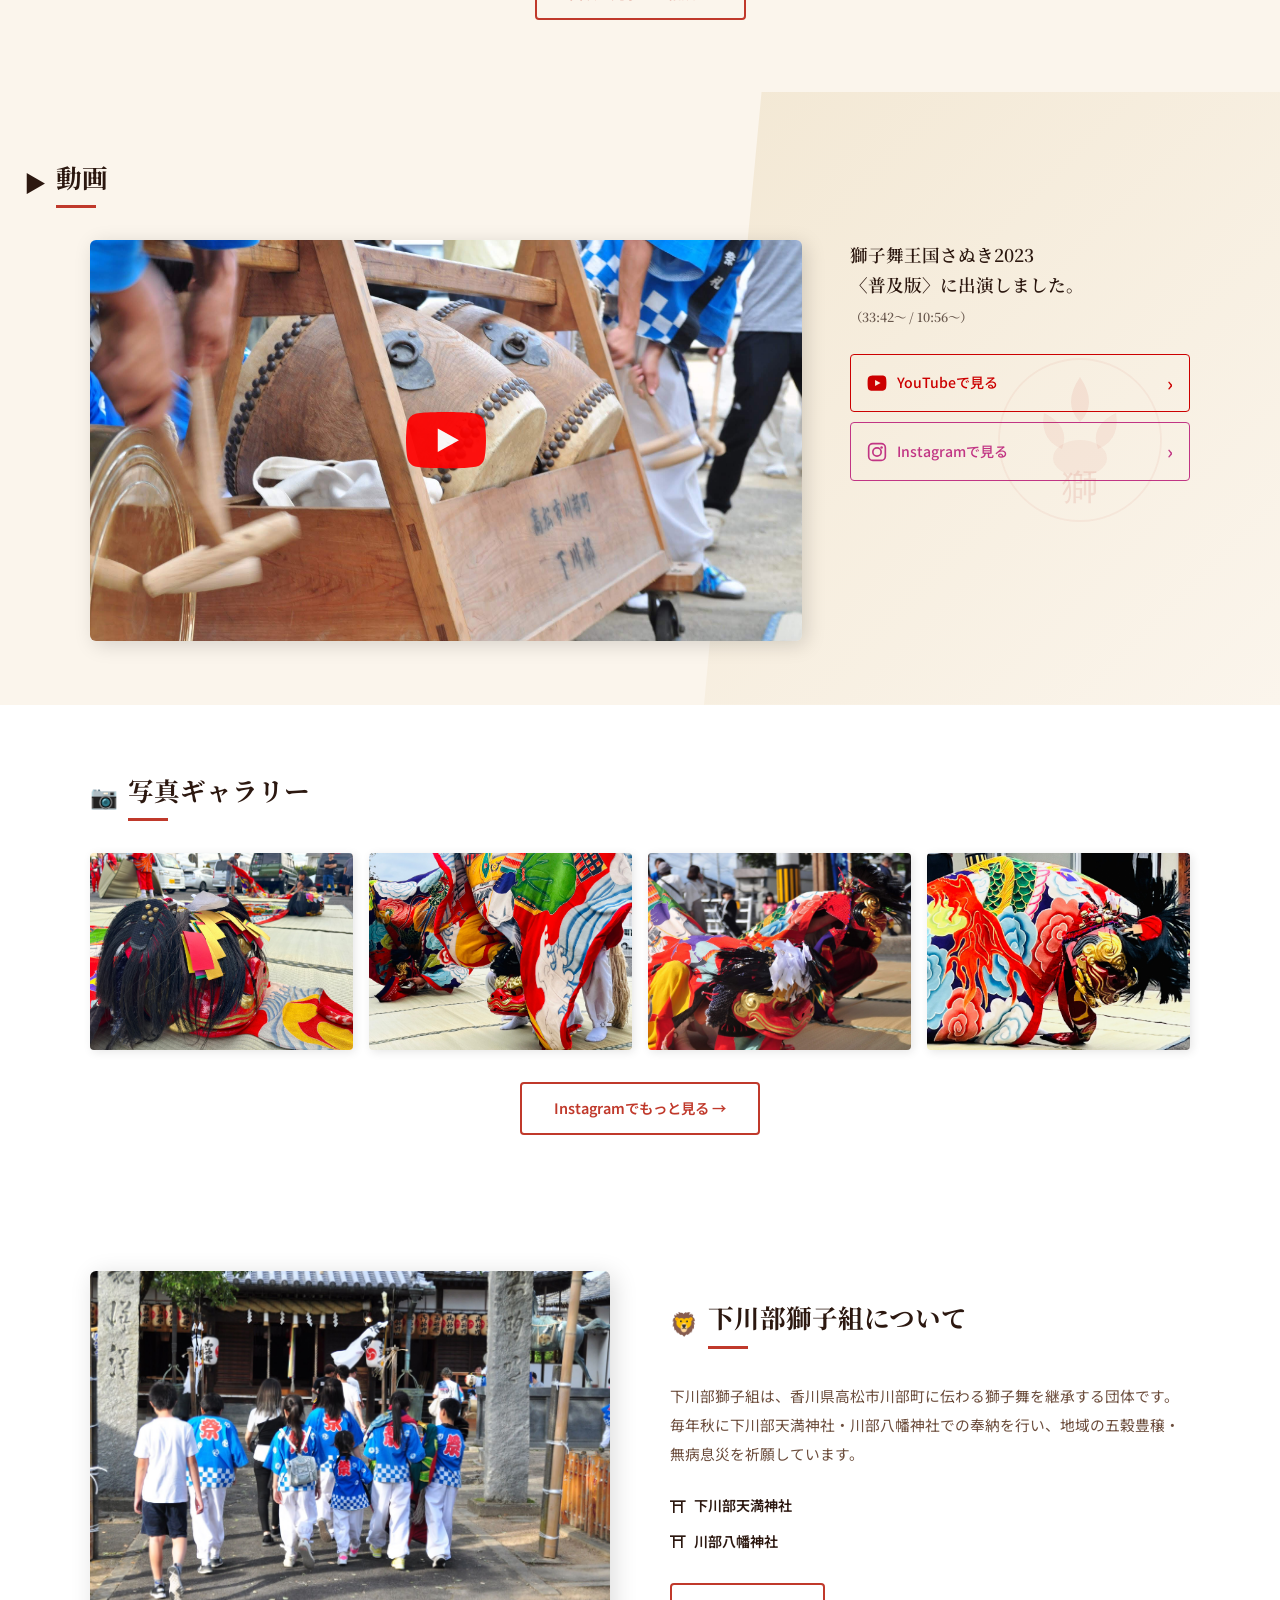
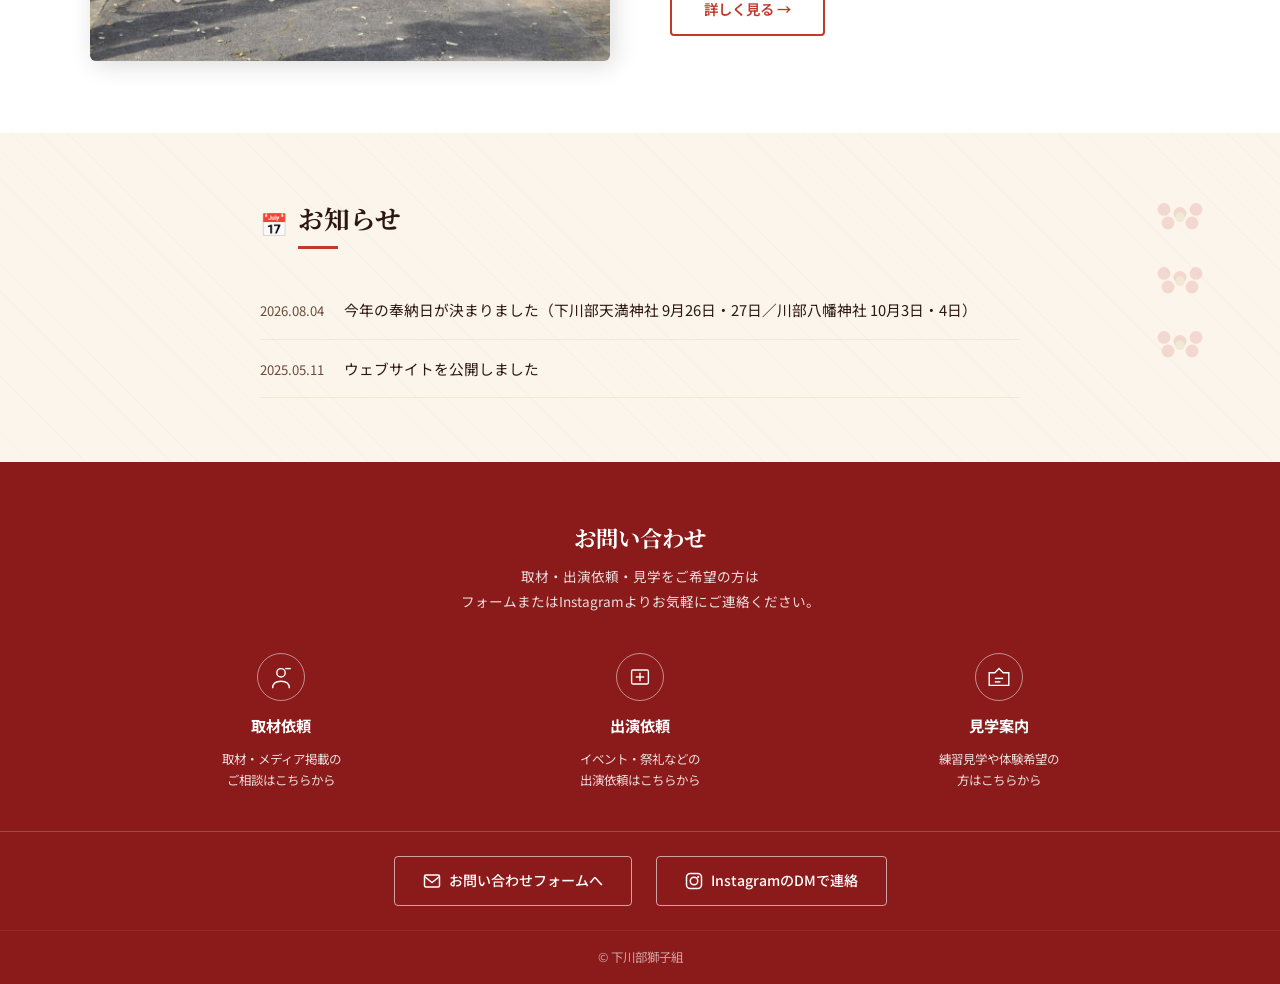
==== commit 68973cc7: "Add participation and visit guide" ====
--- a/index.html
+++ b/index.html
@@ -4,6 +4,14 @@
 <meta charset="UTF-8">
 <meta name="viewport" content="width=device-width, initial-scale=1.0">
 <meta name="google-site-verification" content="7rVD95Vx2PoHBVX4S2eii-sBm-YTEgByp02fb5NnHMI" />
+<!-- Google Analytics 4: 下川部獅子組専用プロパティ -->
+<script async src="https://www.googletagmanager.com/gtag/js?id=G-RFZ9QPK85W"></script>
+<script>
+  window.dataLayer = window.dataLayer || [];
+  function gtag(){dataLayer.push(arguments);}
+  gtag('js', new Date());
+  gtag('config', 'G-RFZ9QPK85W');
+</script>
 <title>下川部獅子組｜香川県高松市川部町の獅子舞</title>
 <meta name="description" content="香川県高松市川部町に伝わる獅子舞を継承する「下川部獅子組」の公式サイト。下川部天満神社・川部八幡神社での秋季例大祭の奉納日程、演舞の動画・写真、出演依頼や練習見学のご案内を掲載しています。">
 <link rel="canonical" href="https://shimokawanabe-shishigumi.vercel.app/">
@@ -123,6 +131,7 @@
 <li><a href="#top">トップ</a></li>
 <li><a href="about.html">下川部獅子組について</a></li>
 <li><a href="#activities">活動・奉納</a></li>
+<li><a href="join.html">参加・見学</a></li>
 <li><a href="#video">動画</a></li>
 <li><a href="#gallery">写真ギャラリー</a></li>
 <li><a href="#news">お知らせ</a></li>
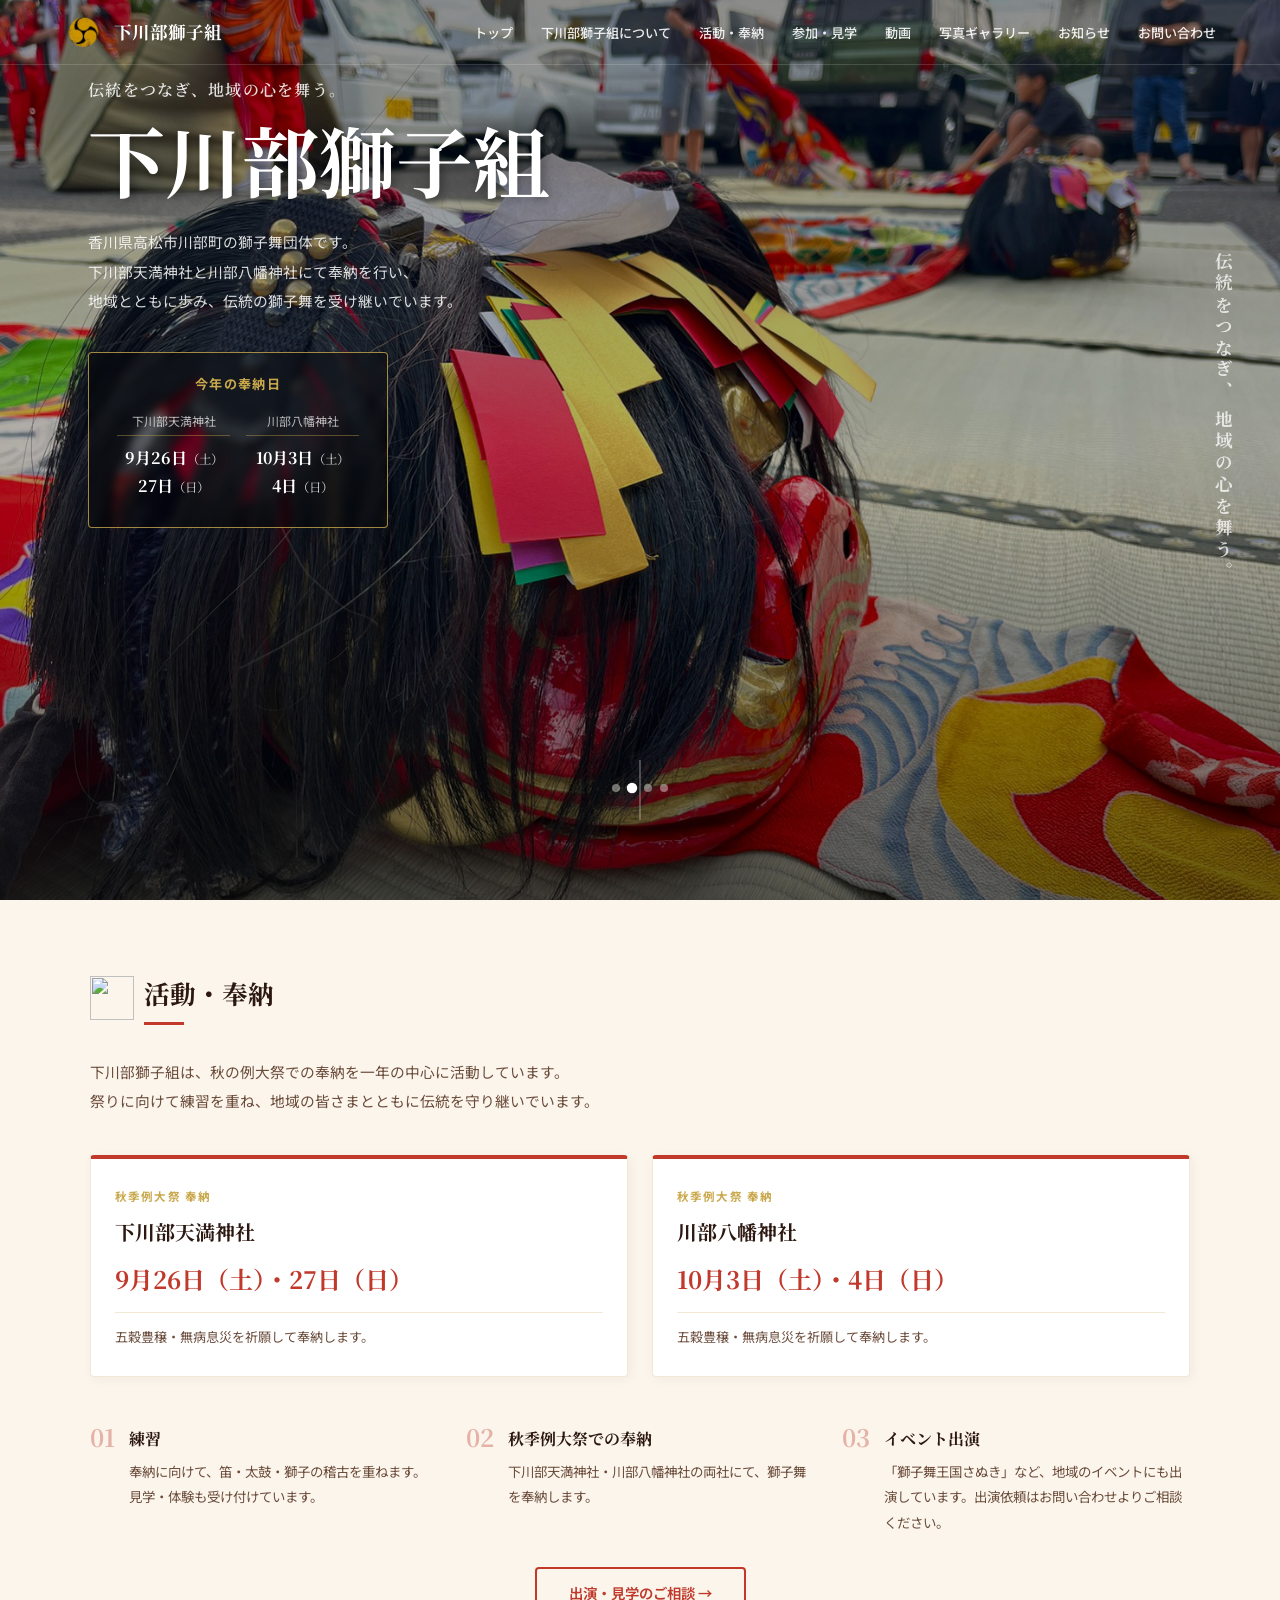
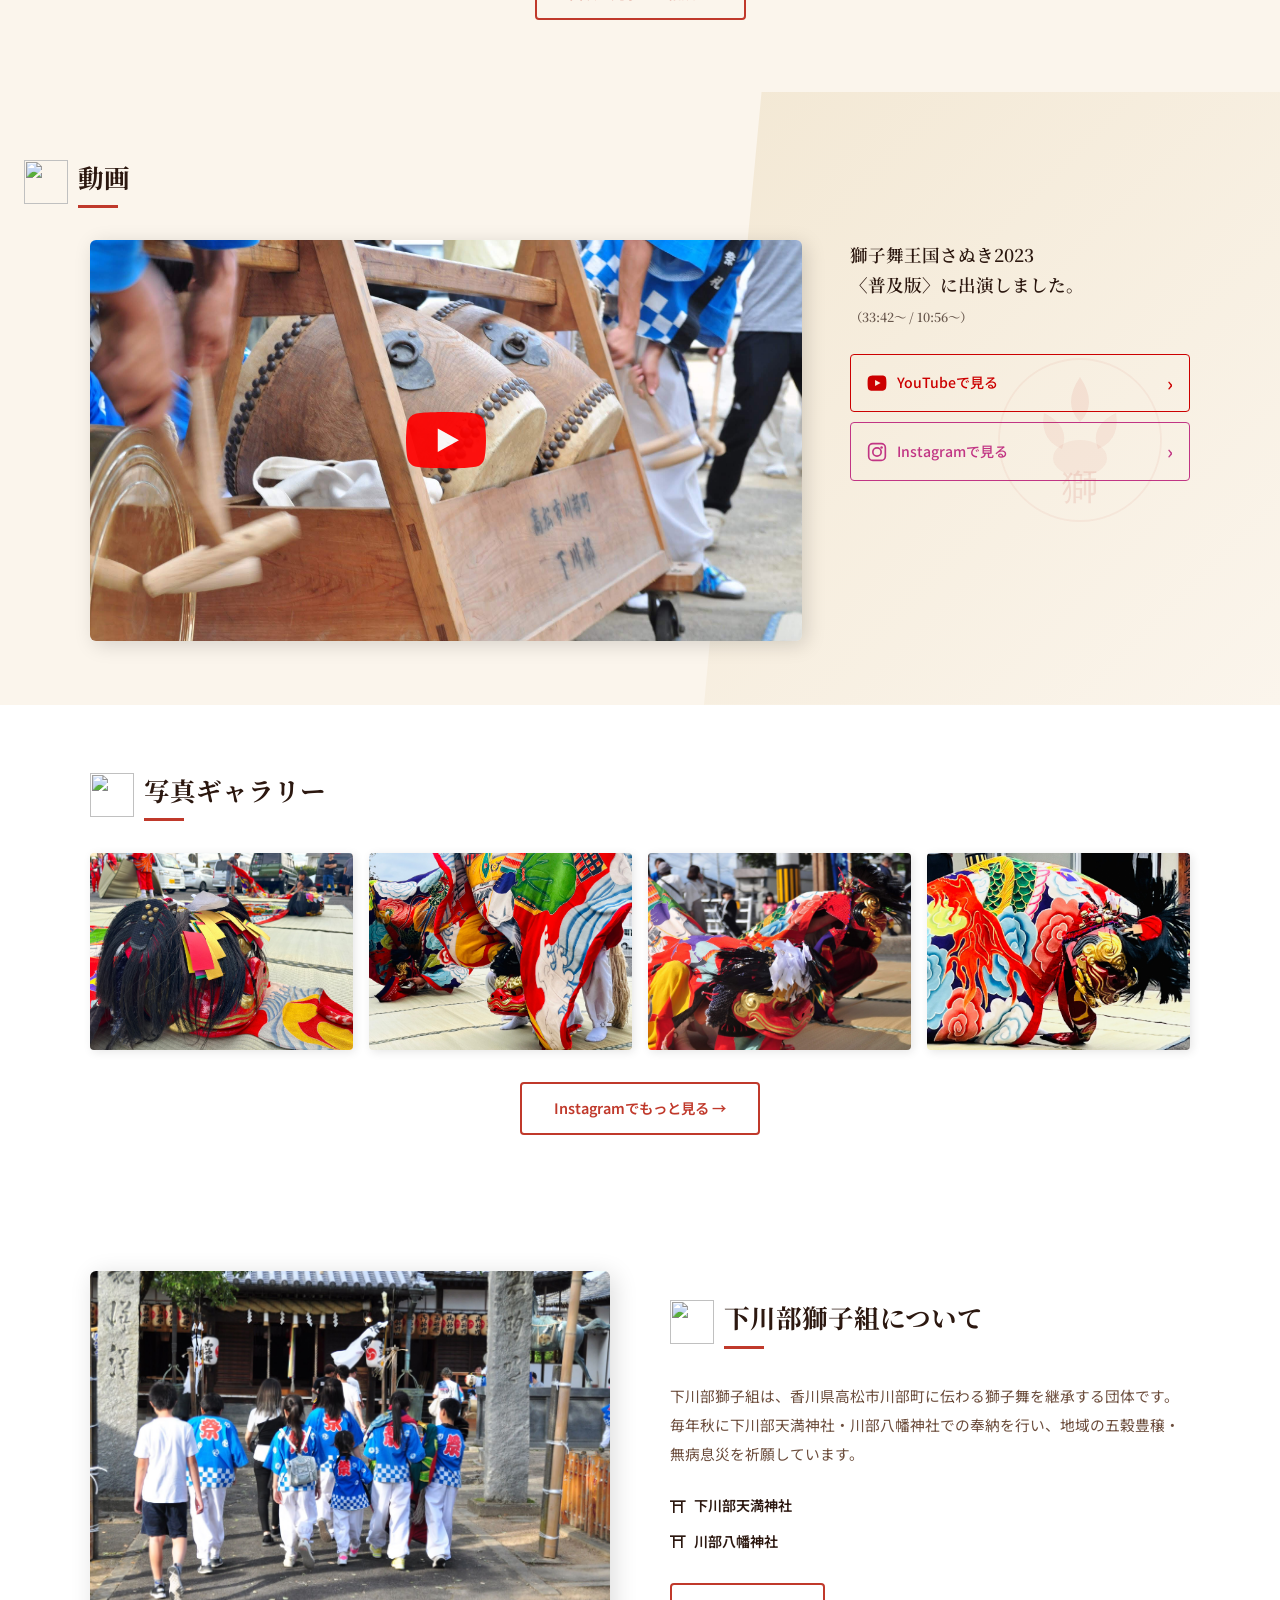
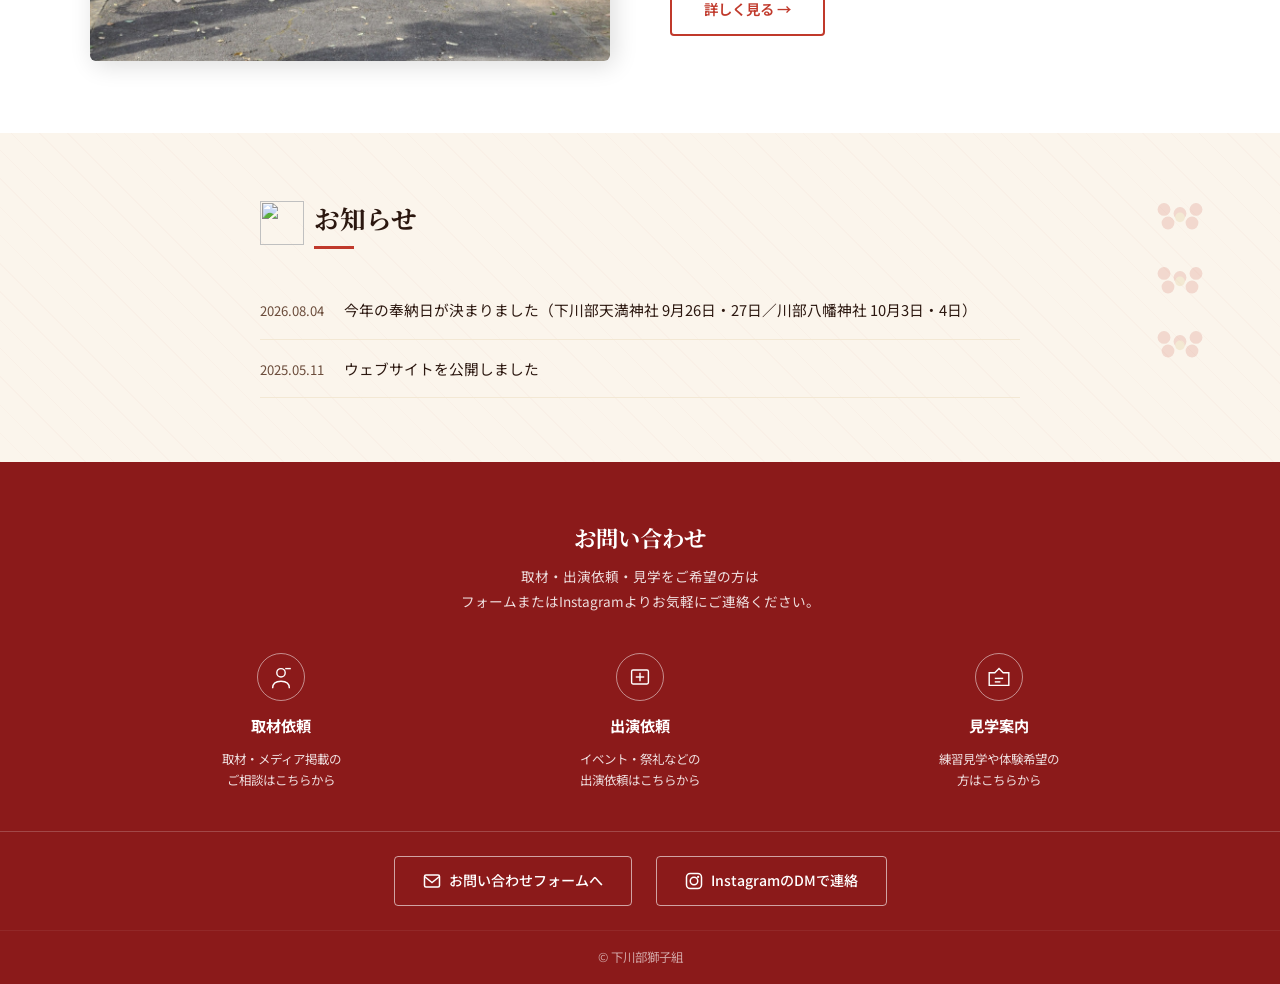
==== commit e81945c5: "Replace section emoji with Koboyo icons" ====
--- a/index.html
+++ b/index.html
@@ -224,7 +224,7 @@
 <section class="activities-section" id="activities">
 <div class="activities-inner">
 <div class="section-header">
-<span class="section-icon">⛩</span>
+<span class="section-icon"><img src="https://koboyo.com/icons/svg/drum-signal.svg" alt="" width="44" height="44"></span>
 <h2 class="section-title">活動・奉納</h2>
 </div>
 <p class="activities-lead">
@@ -283,7 +283,7 @@
 <!-- 動画 -->
 <section class="video-section" id="video">
 <div class="section-header">
-<span class="section-icon">▶</span>
+<span class="section-icon"><img src="https://koboyo.com/icons/svg/action-camera.svg" alt="" width="44" height="44"></span>
 <h2 class="section-title">動画</h2>
 </div>
 <div class="video-inner">
@@ -330,7 +330,7 @@
 <!-- 写真ギャラリー -->
 <section class="gallery-section" id="gallery">
 <div class="section-header">
-<span class="section-icon">📷</span>
+<span class="section-icon"><img src="https://koboyo.com/icons/svg/camera-icon.svg" alt="" width="44" height="44"></span>
 <h2 class="section-title">写真ギャラリー</h2>
 </div>
 <div class="gallery-grid">
@@ -352,7 +352,7 @@
 </div>
 <div class="about-top-text">
 <div class="section-header">
-<span class="section-icon">🦁</span>
+<span class="section-icon"><img src="https://koboyo.com/icons/svg/genealogy-chart.svg" alt="" width="44" height="44"></span>
 <h2 class="section-title">下川部獅子組について</h2>
 </div>
 <p class="about-top-desc">
@@ -377,7 +377,7 @@
 <div class="news-deco-bg" aria-hidden="true"></div>
 <div class="news-inner">
 <div class="section-header">
-<span class="section-icon">📅</span>
+<span class="section-icon"><img src="https://koboyo.com/icons/svg/calendar-screen.svg" alt="" width="44" height="44"></span>
 <h2 class="section-title">お知らせ</h2>
 </div>
 <ul class="news-list">
--- a/css/style.css
+++ b/css/style.css
@@ -122,7 +122,8 @@
   margin-bottom: 32px;
 }
 
-.section-icon { font-size: 1.4rem; }
+.section-icon { width: 44px; height: 44px; display: inline-grid; place-items: center; }
+.section-icon img { width: 44px; height: 44px; display: block; object-fit: contain; }
 
 .section-title {
   font-family: var(--serif);
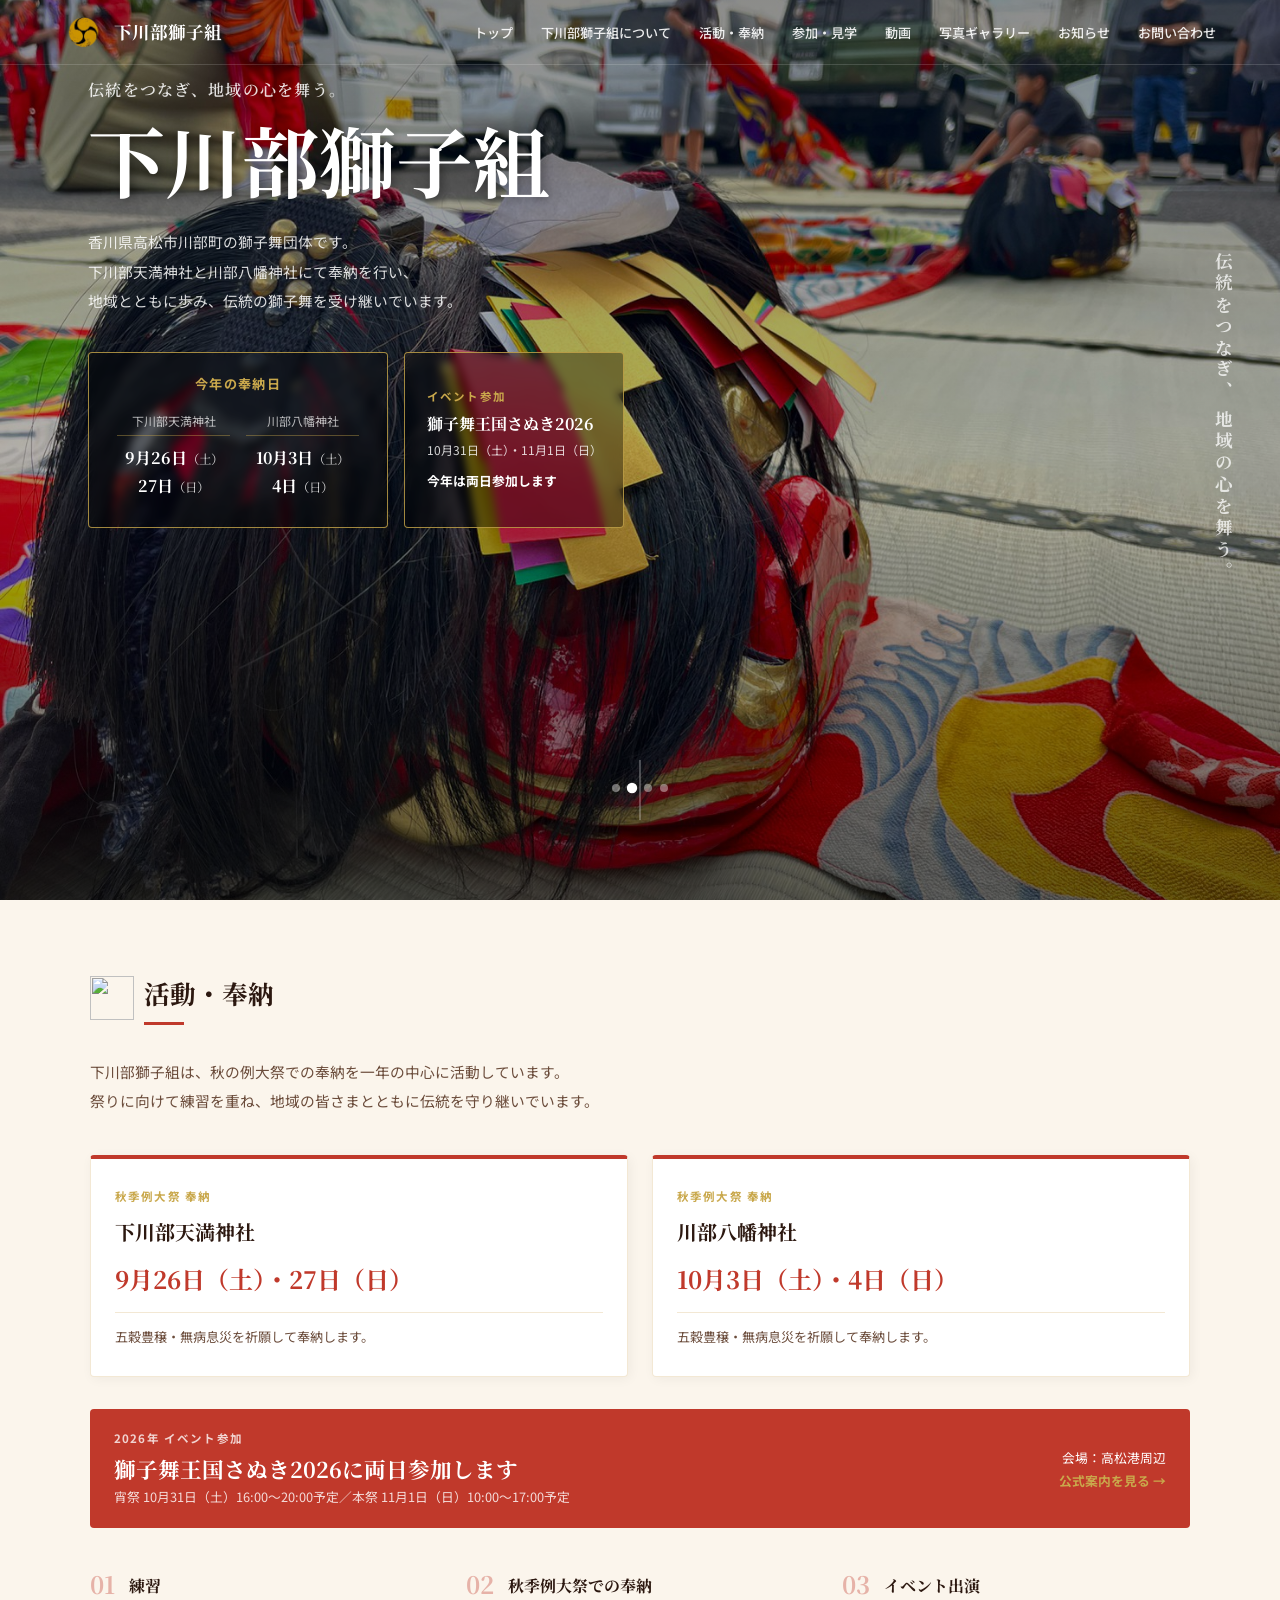
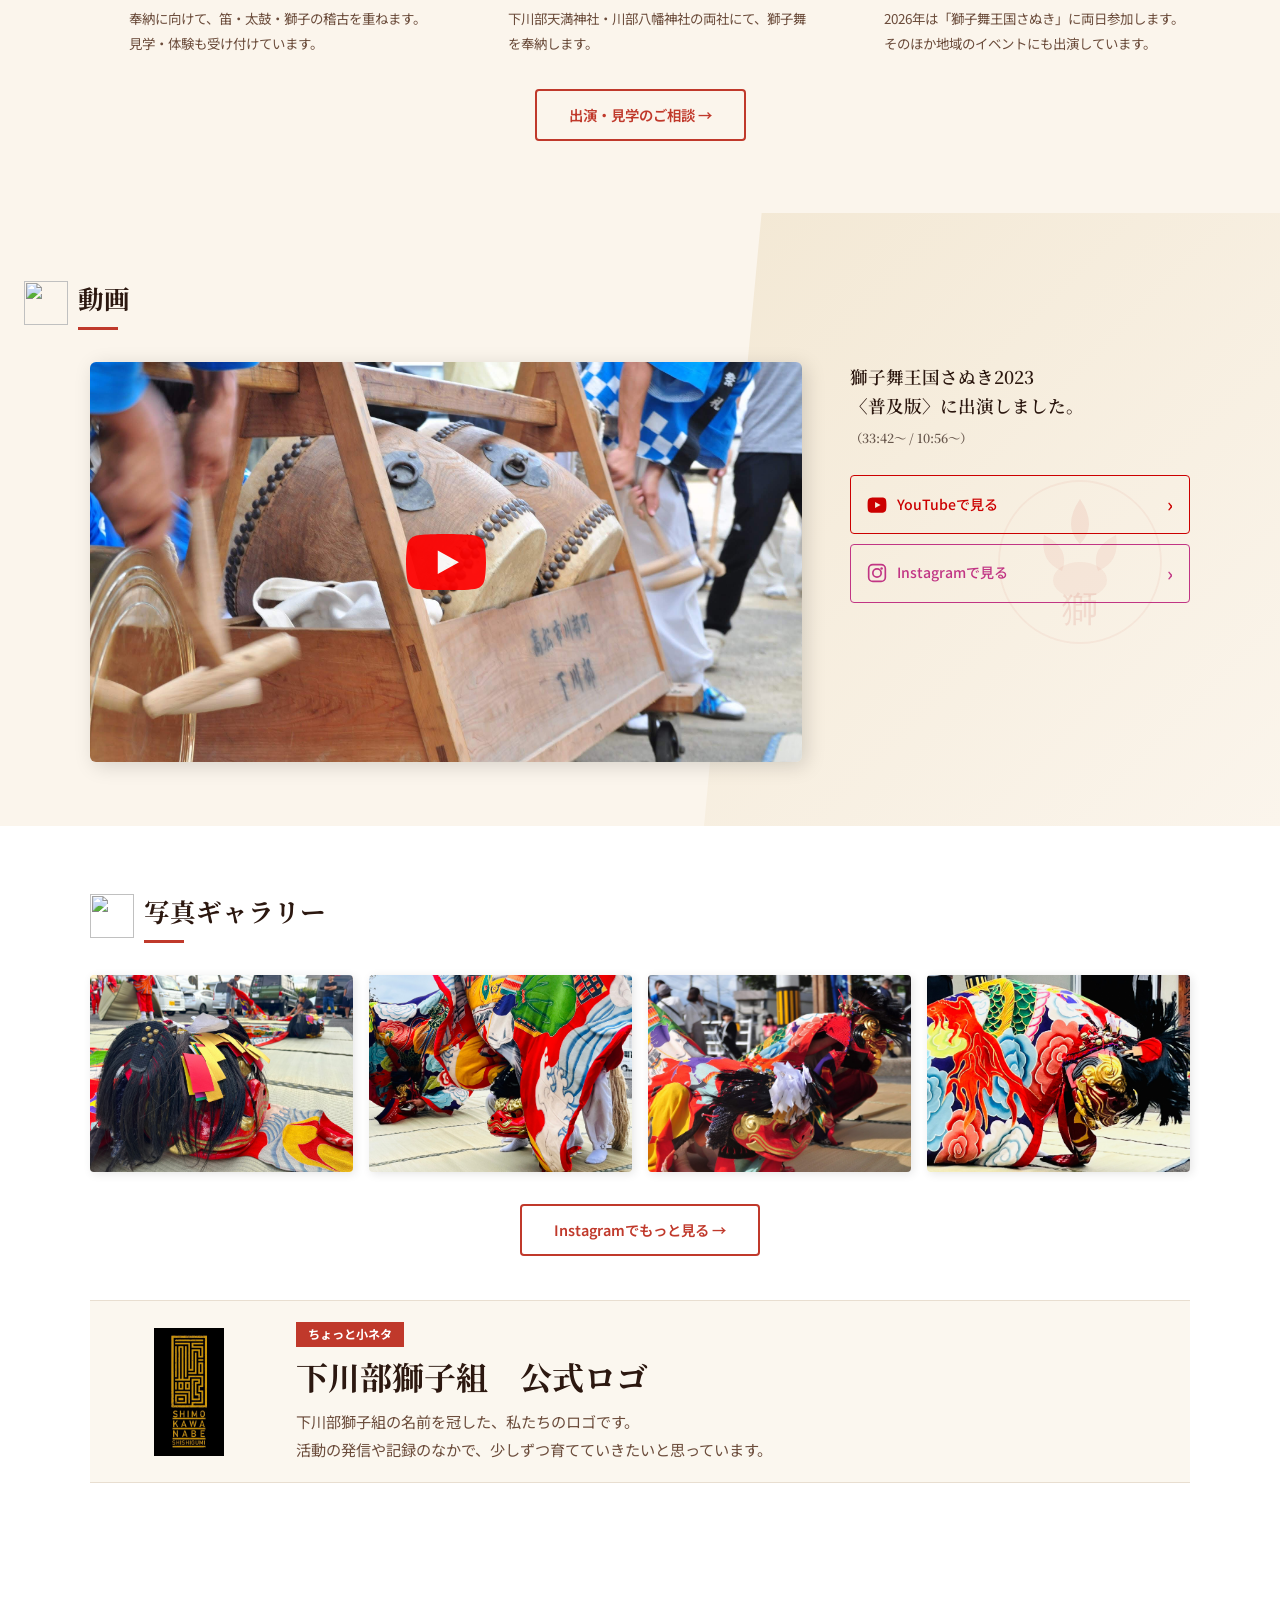
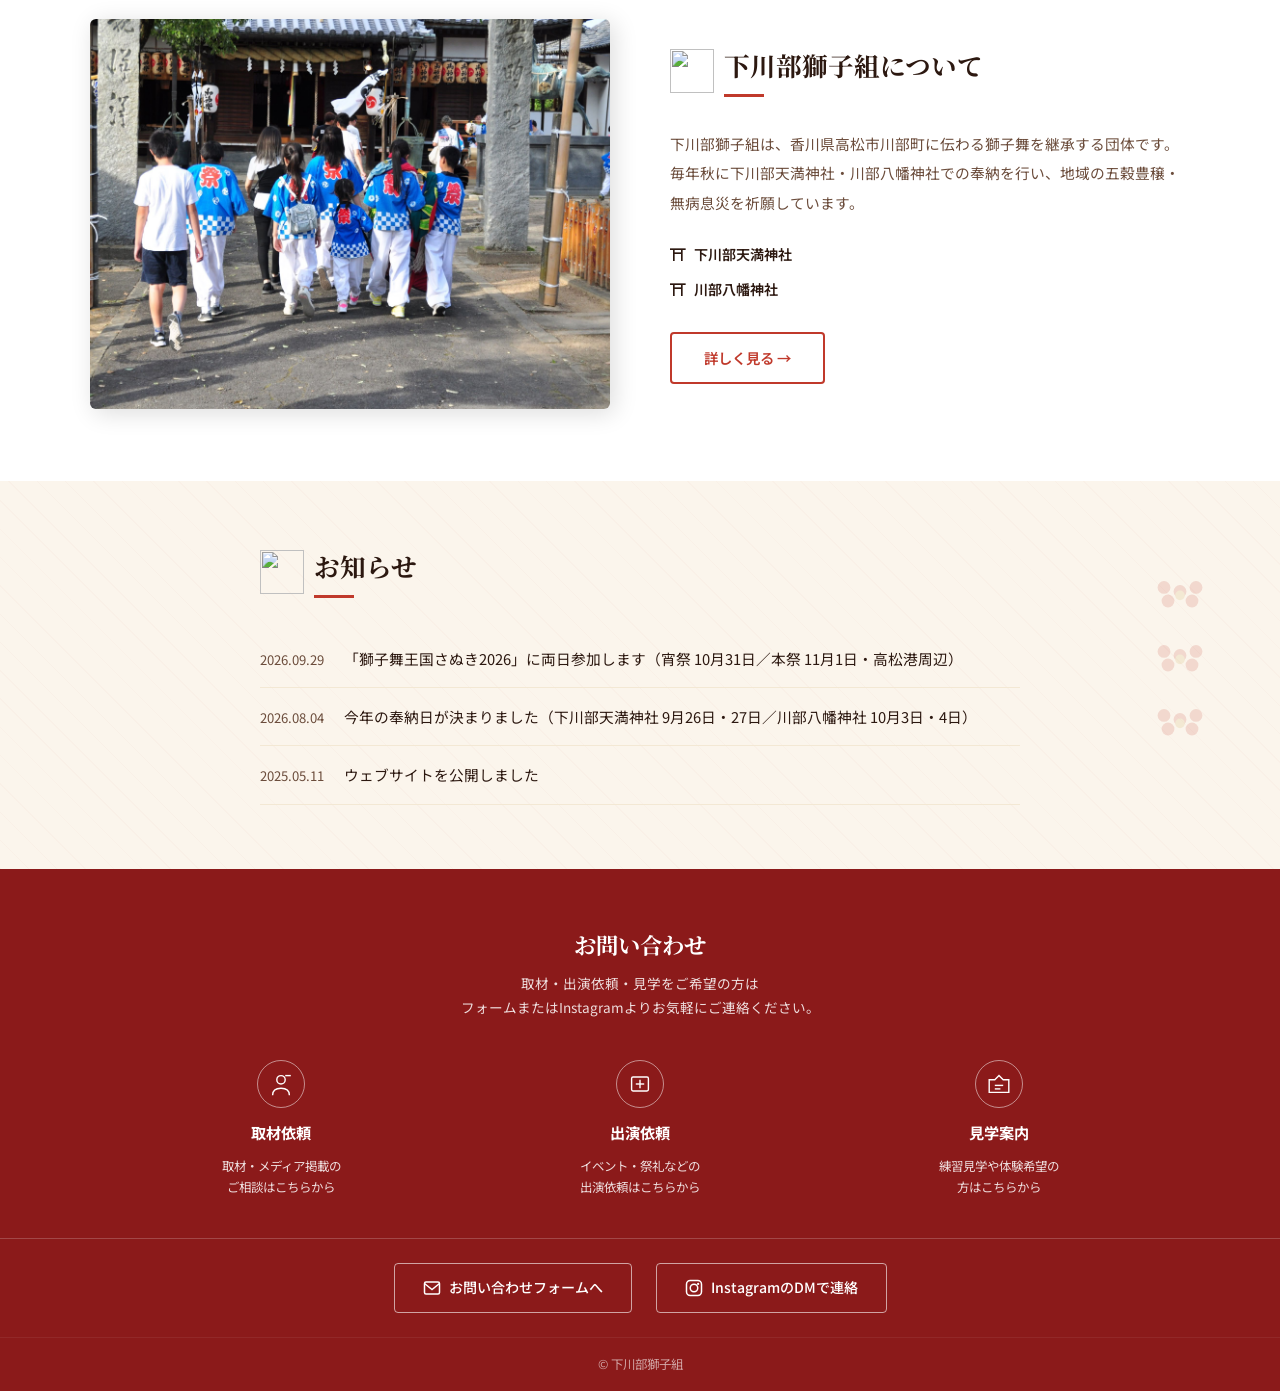
==== commit 3c7085c6: "Add logo feature and 2026 event notices" ====
--- a/index.html
+++ b/index.html
@@ -163,6 +163,7 @@
 下川部天満神社と川部八幡神社にて奉納を行い、<br>
 地域とともに歩み、伝統の獅子舞を受け継いでいます。
 </p>
+<div class="hero-schedule-row">
 <div class="honoubi-box">
 <p class="honoubi-label">今年の奉納日</p>
 <div class="honoubi-dates">
@@ -175,6 +176,13 @@
 <p class="date-tbd">10月3日<span class="date-week">（土）</span><br>4日<span class="date-week">（日）</span></p>
 </div>
 </div>
+</div>
+<a class="event-entry-box" href="https://shishimaioukoku-sanuki.com/topics/?p=353" target="_blank" rel="noopener">
+<span class="event-entry-label">イベント参加</span>
+<strong>獅子舞王国さぬき2026</strong>
+<span>10月31日（土）・11月1日（日）</span>
+<em>今年は両日参加します</em>
+</a>
 </div>
 </div>
 <div class="hero-catchphrase-vertical" aria-hidden="true">
@@ -247,6 +255,15 @@
 <p class="honou-card-note">五穀豊穣・無病息災を祈願して奉納します。</p>
 </div>
 </div>
+
+<a class="activities-event-notice" href="https://shishimaioukoku-sanuki.com/topics/?p=353" target="_blank" rel="noopener">
+<div>
+<span class="activities-event-notice__label">2026年 イベント参加</span>
+<h3>獅子舞王国さぬき2026に両日参加します</h3>
+<p>宵祭 10月31日（土）16:00〜20:00予定／本祭 11月1日（日）10:00〜17:00予定</p>
+</div>
+<span class="activities-event-notice__place">会場：高松港周辺<br><b>公式案内を見る →</b></span>
+</a>
 
 <!-- 年間の流れ -->
 <!-- ▼要確認：練習時期・イベント出演の記載は保存会の実態に合わせて調整してください -->
@@ -269,7 +286,7 @@
 <span class="flow-mark">03</span>
 <div class="flow-body">
 <h4 class="flow-title">イベント出演</h4>
-<p class="flow-text">「獅子舞王国さぬき」など、地域のイベントにも出演しています。出演依頼はお問い合わせよりご相談ください。</p>
+<p class="flow-text">2026年は「獅子舞王国さぬき」に両日参加します。そのほか地域のイベントにも出演しています。</p>
 </div>
 </div>
 </div>
@@ -342,6 +359,14 @@
 <div class="section-footer">
 <a href="https://www.instagram.com/shimokawanabe/" target="_blank" rel="noopener" class="btn-outline">Instagramでもっと見る →</a>
 </div>
+<aside class="official-logo-note" aria-labelledby="official-logo-title">
+<img class="official-logo-note__image" src="images/logo.jpg" alt="下川部獅子組 公式ロゴ" loading="lazy">
+<div class="official-logo-note__body">
+<span class="official-logo-note__label">ちょっと小ネタ</span>
+<h3 id="official-logo-title">下川部獅子組　公式ロゴ</h3>
+<p>下川部獅子組の名前を冠した、私たちのロゴです。<br>活動の発信や記録のなかで、少しずつ育てていきたいと思っています。</p>
+</div>
+</aside>
 </section>
 
 <!-- 下川部獅子組について -->
@@ -381,6 +406,10 @@
 <h2 class="section-title">お知らせ</h2>
 </div>
 <ul class="news-list">
+<li class="news-item">
+<time class="news-date">2026.09.29</time>
+<p class="news-text"><a href="https://shishimaioukoku-sanuki.com/topics/?p=353" target="_blank" rel="noopener">「獅子舞王国さぬき2026」に両日参加します（宵祭 10月31日／本祭 11月1日・高松港周辺）</a></p>
+</li>
 <li class="news-item">
 <time class="news-date">2026.08.04</time>
 <p class="news-text">今年の奉納日が決まりました（下川部天満神社 9月26日・27日／川部八幡神社 10月3日・4日）</p>
--- a/css/style.css
+++ b/css/style.css
@@ -241,6 +241,13 @@
 }
 
 /* 奉納日ボックス */
+.hero-schedule-row {
+  display: flex;
+  align-items: stretch;
+  gap: 16px;
+  flex-wrap: wrap;
+}
+
 .honoubi-box {
   border: 1.5px solid rgba(201,168,76,0.8);
   border-radius: 4px;
@@ -249,6 +256,53 @@
   backdrop-filter: blur(4px);
   display: inline-block;
   min-width: 300px;
+}
+
+.event-entry-box {
+  width: 220px;
+  padding: 20px 22px;
+  display: flex;
+  flex-direction: column;
+  justify-content: center;
+  border: 1.5px solid rgba(201,168,76,0.8);
+  border-radius: 4px;
+  background: rgba(0,0,0,0.35);
+  backdrop-filter: blur(4px);
+  color: var(--white);
+  transition: background 0.2s, transform 0.2s;
+}
+
+.event-entry-box:hover {
+  background: rgba(0,0,0,0.52);
+  transform: translateY(-2px);
+}
+
+.event-entry-label {
+  color: var(--gold);
+  font-size: 0.72rem;
+  font-weight: 700;
+  letter-spacing: 0.1em;
+  margin-bottom: 5px;
+}
+
+.event-entry-box strong {
+  font-family: var(--serif);
+  font-size: 1rem;
+  line-height: 1.5;
+}
+
+.event-entry-box > span:not(.event-entry-label) {
+  margin-top: 4px;
+  color: rgba(255,255,255,0.82);
+  font-size: 0.75rem;
+}
+
+.event-entry-box em {
+  margin-top: 10px;
+  color: var(--white);
+  font-size: 0.8rem;
+  font-style: normal;
+  font-weight: 700;
 }
 
 .honoubi-label {
@@ -576,6 +630,54 @@
   font-size: 0.85rem;
   color: var(--text-light);
   margin-top: 10px;
+}
+
+/* ギャラリー下の公式ロゴ紹介 */
+.official-logo-note {
+  max-width: 1100px;
+  margin: 44px auto 0;
+  padding: 18px clamp(24px, 5vw, 64px);
+  display: flex;
+  align-items: center;
+  gap: clamp(28px, 6vw, 72px);
+  background: #fbf7ef;
+  border-top: 1px solid #e8ded0;
+  border-bottom: 1px solid #e8ded0;
+}
+
+.official-logo-note__image {
+  width: 70px;
+  height: 128px;
+  flex: 0 0 auto;
+  object-fit: cover;
+  object-position: center;
+}
+
+.official-logo-note__label {
+  display: inline-block;
+  margin-bottom: 8px;
+  padding: 4px 12px;
+  color: #fff;
+  background: var(--red);
+  font-size: 0.76rem;
+  font-weight: 700;
+  line-height: 1.4;
+}
+
+.official-logo-note h3 {
+  margin: 0 0 8px;
+  color: var(--text);
+  font-family: var(--serif);
+  font-size: clamp(1.35rem, 2.5vw, 2rem);
+  font-weight: 700;
+  line-height: 1.35;
+}
+
+.official-logo-note p {
+  margin: 0;
+  color: var(--text-light);
+  font-size: 0.95rem;
+  line-height: 1.9;
 }
 
 /* ===== お知らせ ===== */
@@ -805,9 +907,21 @@
 
 @media (max-width: 640px) {
   .gallery-grid { grid-template-columns: repeat(2, 1fr); gap: 10px; }
+  .official-logo-note {
+    margin-top: 36px;
+    padding: 18px 20px;
+    gap: 20px;
+  }
+  .official-logo-note__image {
+    width: 56px;
+    height: 102px;
+  }
+  .official-logo-note p br { display: none; }
   .footer-cols { grid-template-columns: repeat(2, 1fr); }
   .footer-bottom { flex-direction: column; align-items: center; }
   .honoubi-box { min-width: unset; width: 100%; }
+  .hero-schedule-row { width: 100%; }
+  .event-entry-box { width: 100%; }
   .quick-nav { flex-wrap: wrap; }
   .quick-nav-item { flex: 1 0 calc(33.33% - 2px); border-left: none; border-right: 1px solid var(--cream-dark); }
 
@@ -900,6 +1014,49 @@
   line-height: 1.8;
 }
 
+.activities-event-notice {
+  margin: -16px 0 44px;
+  padding: 20px 24px;
+  display: flex;
+  align-items: center;
+  justify-content: space-between;
+  gap: 32px;
+  background: var(--red);
+  color: var(--white);
+  border-radius: 4px;
+  transition: background 0.2s, transform 0.2s;
+}
+
+.activities-event-notice:hover {
+  background: var(--red-dark);
+  transform: translateY(-2px);
+}
+
+.activities-event-notice__label {
+  display: block;
+  margin-bottom: 4px;
+  color: rgba(255,255,255,0.78);
+  font-size: 0.72rem;
+  font-weight: 700;
+  letter-spacing: 0.1em;
+}
+
+.activities-event-notice h3 {
+  font-family: var(--serif);
+  font-size: clamp(1.05rem, 2vw, 1.35rem);
+  line-height: 1.5;
+}
+
+.activities-event-notice p,
+.activities-event-notice__place {
+  font-size: 0.8rem;
+  line-height: 1.8;
+}
+
+.activities-event-notice p { color: rgba(255,255,255,0.82); }
+.activities-event-notice__place { flex: 0 0 auto; text-align: right; }
+.activities-event-notice__place b { color: var(--gold); }
+
 /* 年間の流れ */
 .activities-flow {
   display: grid;
@@ -946,6 +1103,14 @@
 @media (max-width: 640px) {
   .activities-section { padding: 56px 20px; }
   .honou-card-date { font-size: 1.3rem; }
+  .activities-event-notice {
+    margin-top: -8px;
+    padding: 20px;
+    align-items: flex-start;
+    flex-direction: column;
+    gap: 12px;
+  }
+  .activities-event-notice__place { text-align: left; }
 }
 /* ============================================
    追加CSS — css/style.css の【末尾】に貼り付けてください
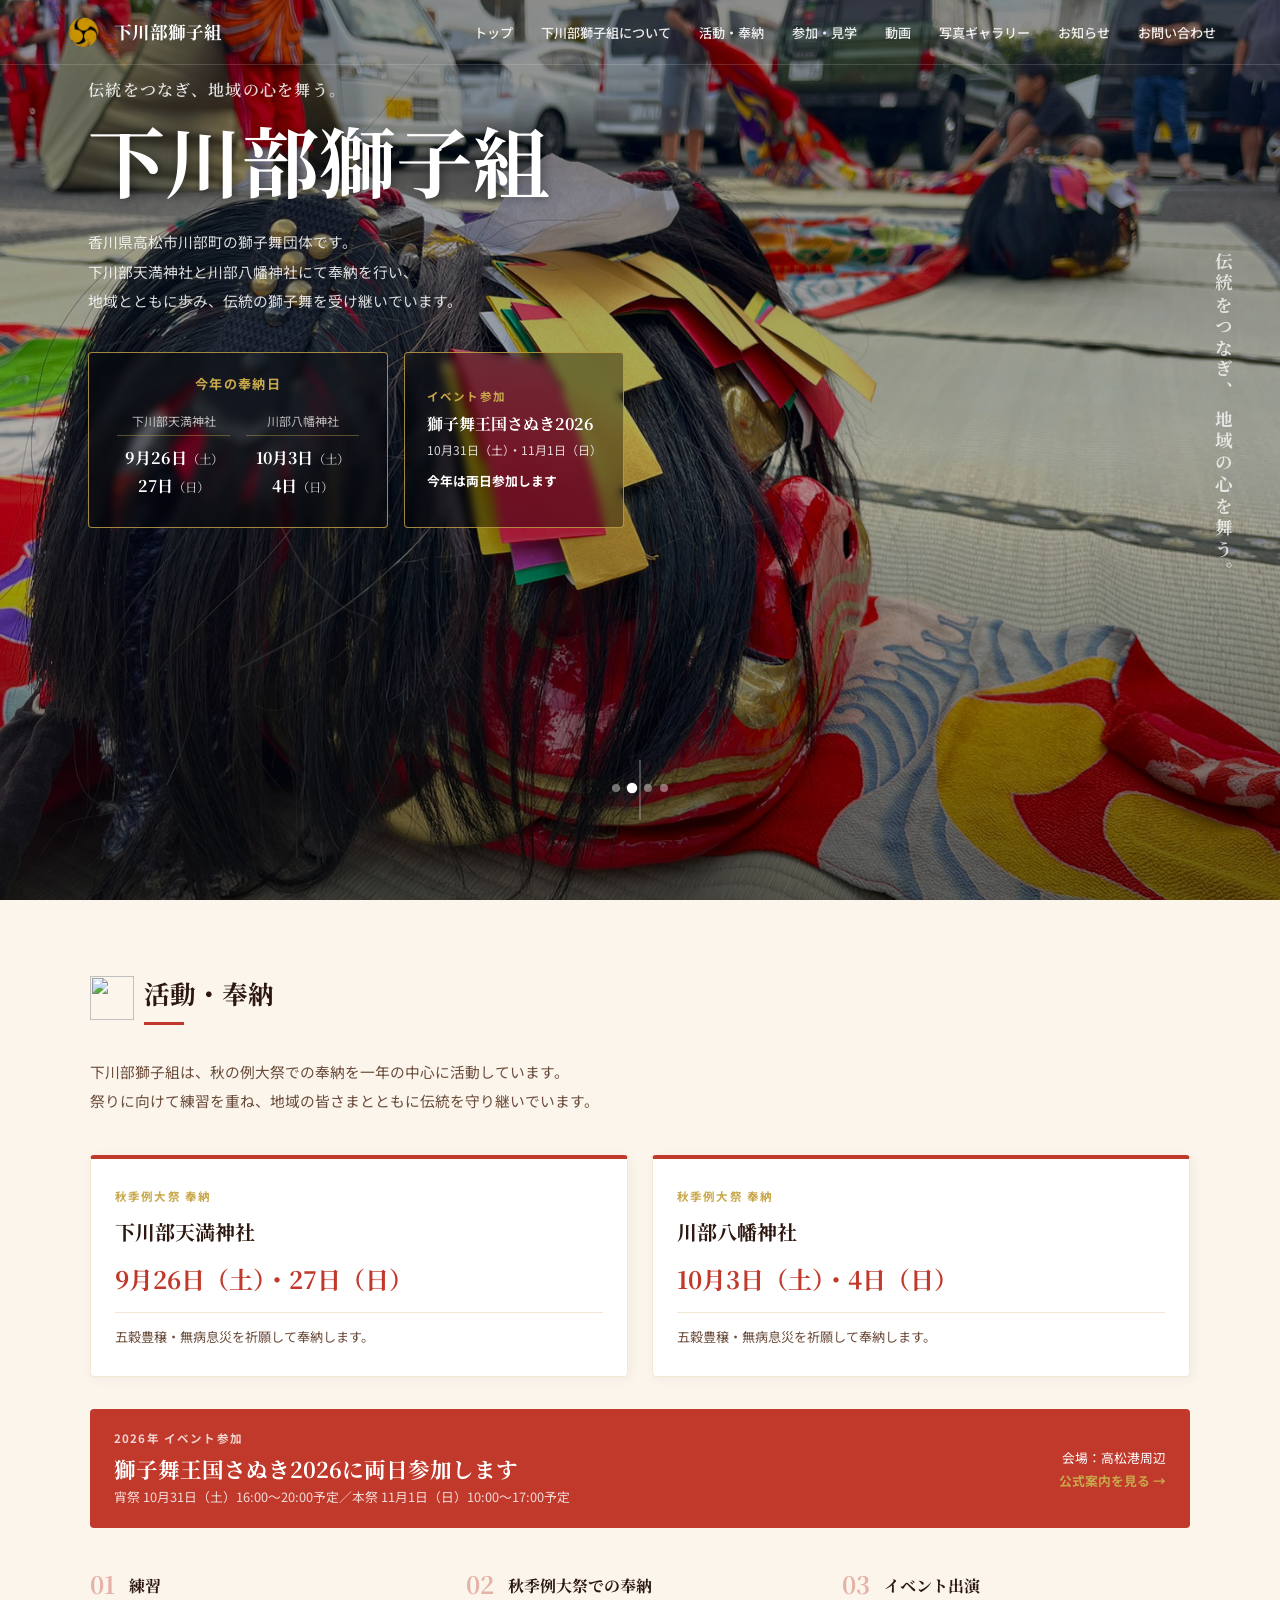
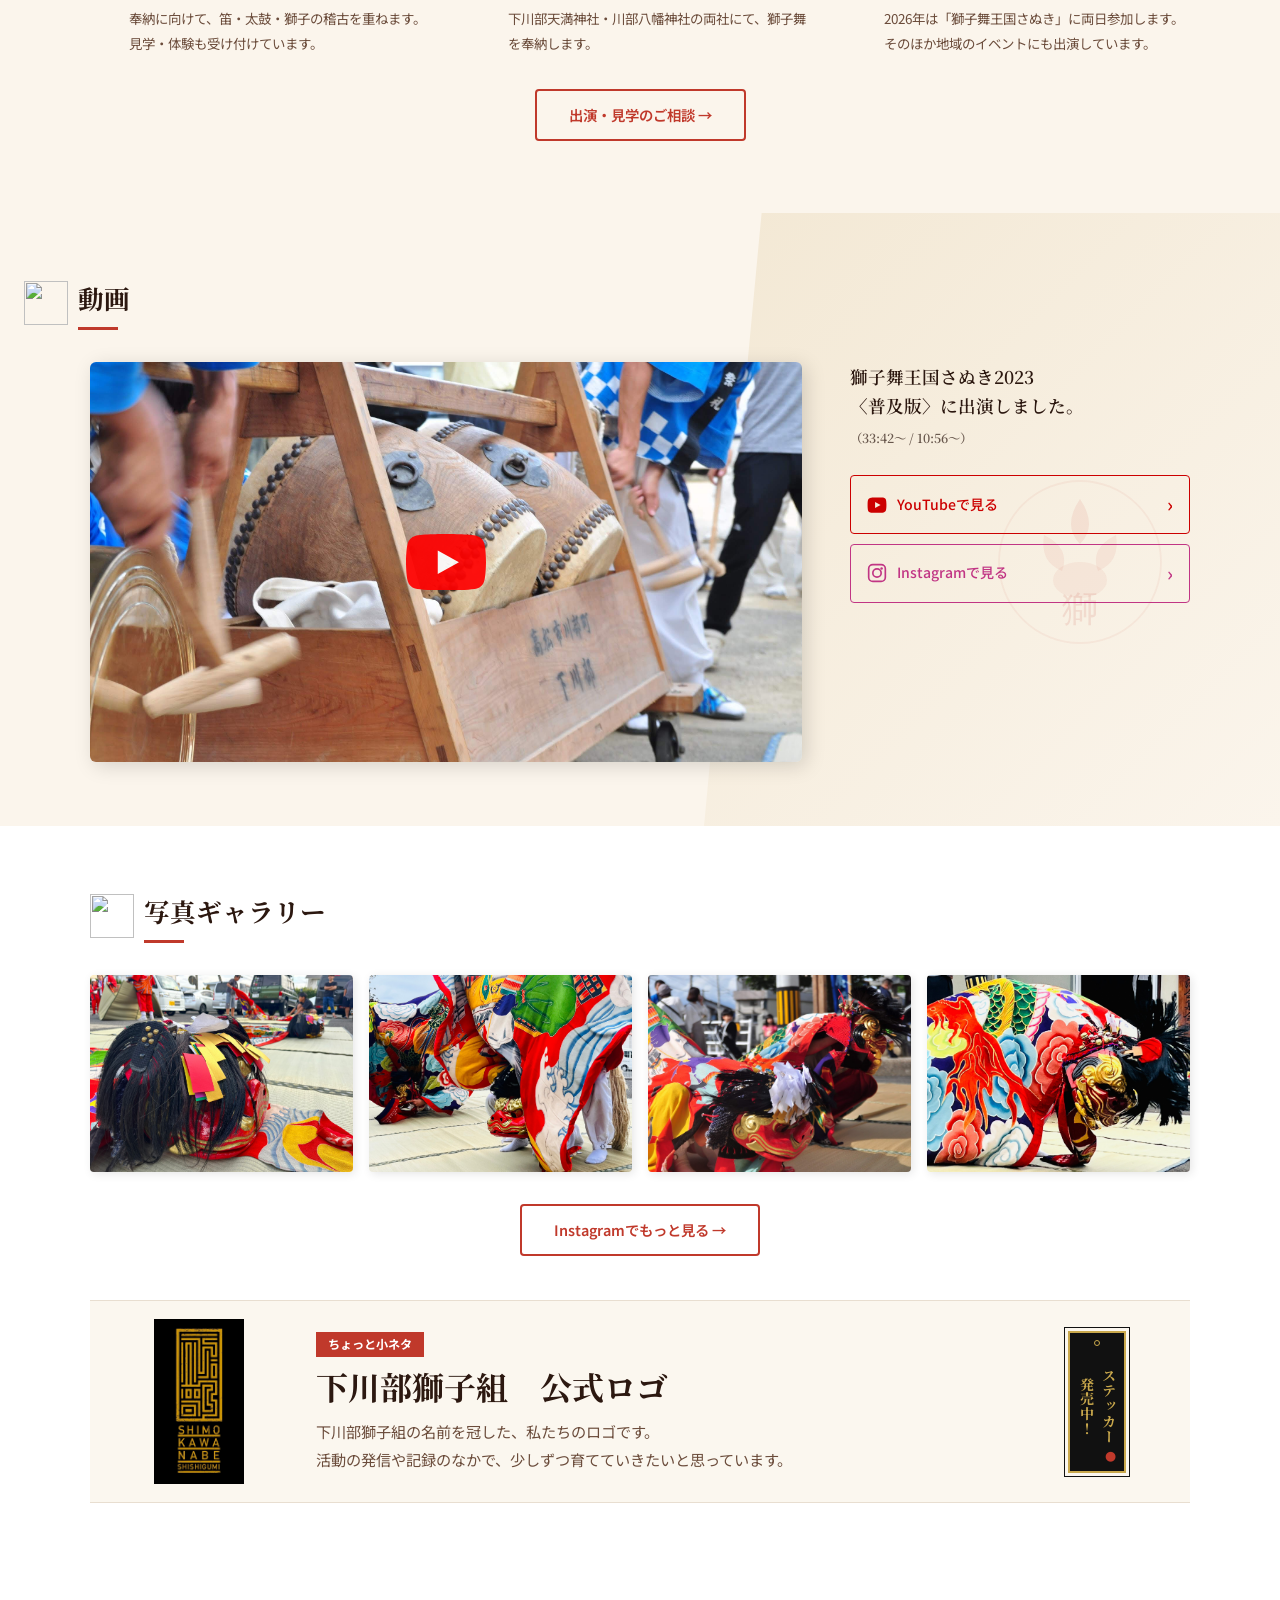
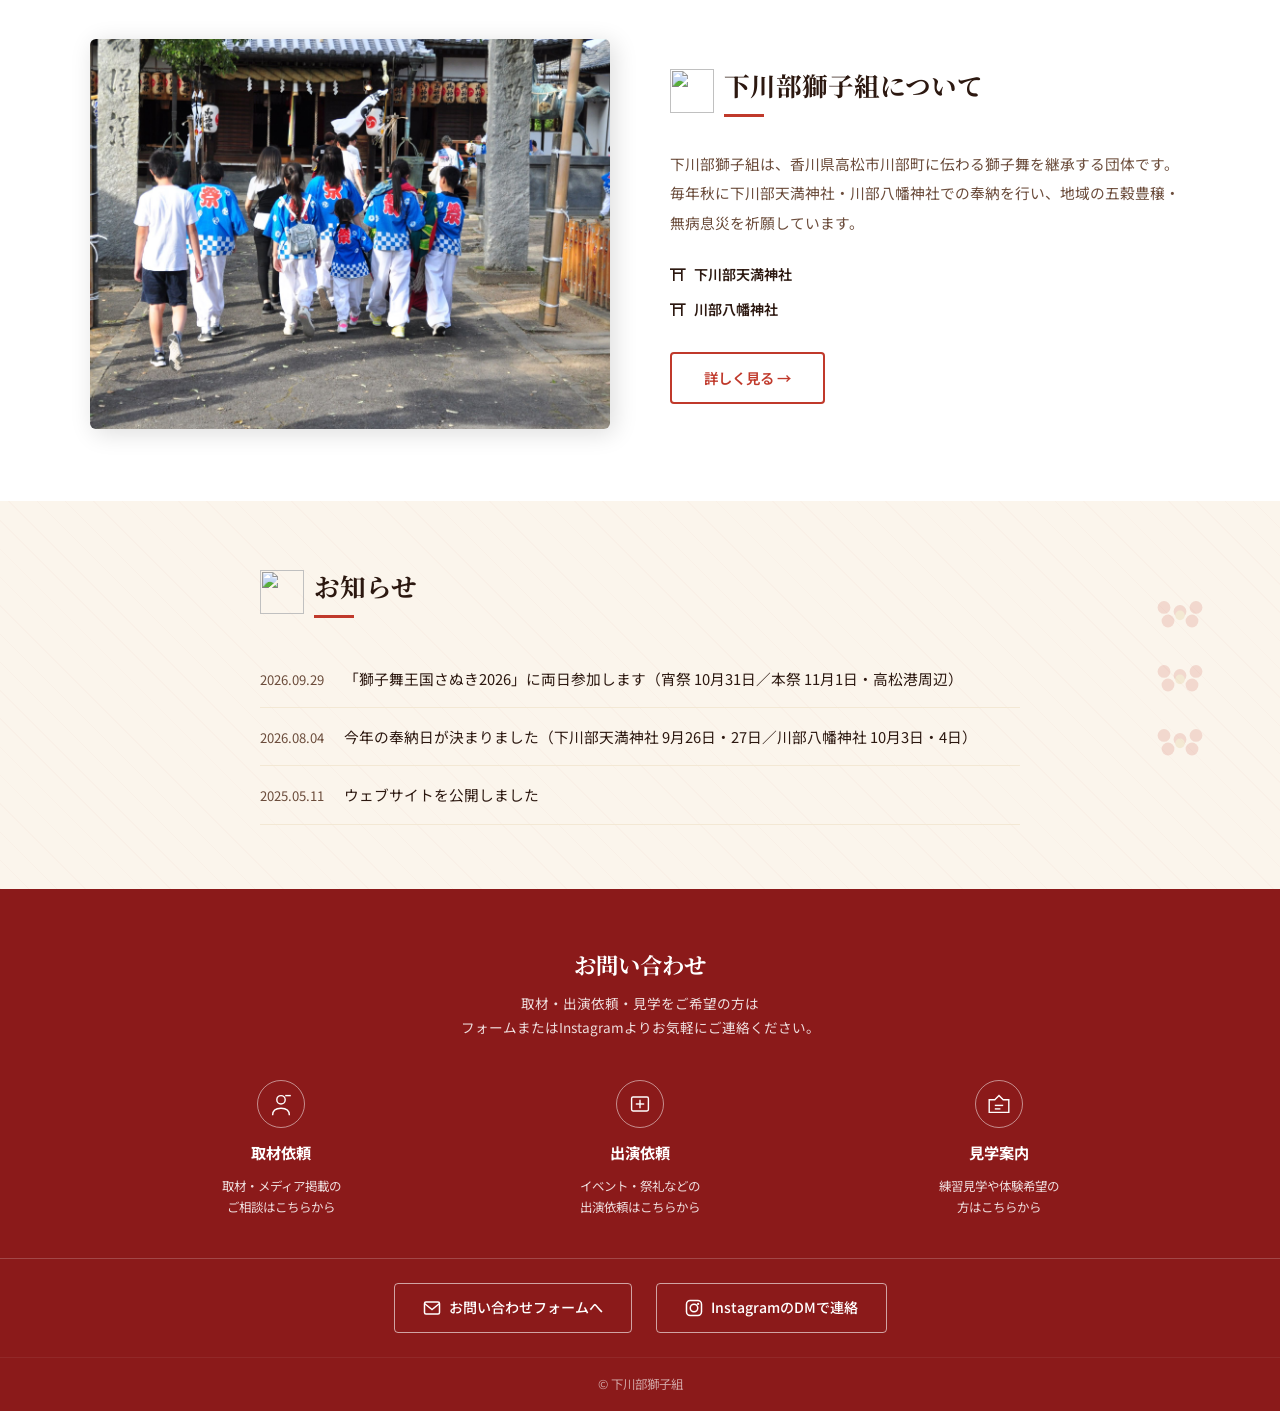
==== commit 8a6d2078: "Add sticker sales tag to logo feature" ====
--- a/index.html
+++ b/index.html
@@ -366,6 +366,7 @@
 <h3 id="official-logo-title">下川部獅子組　公式ロゴ</h3>
 <p>下川部獅子組の名前を冠した、私たちのロゴです。<br>活動の発信や記録のなかで、少しずつ育てていきたいと思っています。</p>
 </div>
+<span class="sticker-sale-tag">ステッカー<br>発売中！</span>
 </aside>
 </section>
 
--- a/css/style.css
+++ b/css/style.css
@@ -646,11 +646,16 @@
 }
 
 .official-logo-note__image {
-  width: 70px;
-  height: 128px;
+  width: 90px;
+  height: 165px;
   flex: 0 0 auto;
   object-fit: cover;
   object-position: center;
+}
+
+.official-logo-note__body {
+  flex: 1 1 auto;
+  min-width: 0;
 }
 
 .official-logo-note__label {
@@ -678,6 +683,53 @@
   color: var(--text-light);
   font-size: 0.95rem;
   line-height: 1.9;
+}
+
+.sticker-sale-tag {
+  position: relative;
+  width: 58px;
+  min-height: 142px;
+  margin-left: auto;
+  padding: 20px 10px 12px;
+  flex: 0 0 auto;
+  display: flex;
+  align-items: center;
+  justify-content: center;
+  color: var(--gold);
+  background: #111;
+  border: 2px solid var(--gold);
+  outline: 1px solid #111;
+  outline-offset: 3px;
+  font-family: var(--serif);
+  font-size: 0.88rem;
+  font-weight: 700;
+  line-height: 1.55;
+  text-align: center;
+  writing-mode: vertical-rl;
+  letter-spacing: 0.08em;
+}
+
+.sticker-sale-tag::before {
+  content: '';
+  position: absolute;
+  top: 7px;
+  left: 50%;
+  width: 6px;
+  height: 6px;
+  border: 1px solid var(--gold);
+  border-radius: 50%;
+  background: #111;
+  transform: translateX(-50%);
+}
+
+.sticker-sale-tag::after {
+  content: '●';
+  position: absolute;
+  right: 7px;
+  bottom: 5px;
+  color: var(--red);
+  font-size: 0.7rem;
+  writing-mode: horizontal-tb;
 }
 
 /* ===== お知らせ ===== */
@@ -910,13 +962,21 @@
   .official-logo-note {
     margin-top: 36px;
     padding: 18px 20px;
-    gap: 20px;
+    gap: 14px;
   }
   .official-logo-note__image {
-    width: 56px;
-    height: 102px;
+    width: 64px;
+    height: 117px;
   }
+  .official-logo-note h3 { font-size: 1.16rem; }
+  .official-logo-note p { font-size: 0.8rem; line-height: 1.7; }
   .official-logo-note p br { display: none; }
+  .sticker-sale-tag {
+    width: 44px;
+    min-height: 112px;
+    padding: 16px 7px 9px;
+    font-size: 0.72rem;
+  }
   .footer-cols { grid-template-columns: repeat(2, 1fr); }
   .footer-bottom { flex-direction: column; align-items: center; }
   .honoubi-box { min-width: unset; width: 100%; }
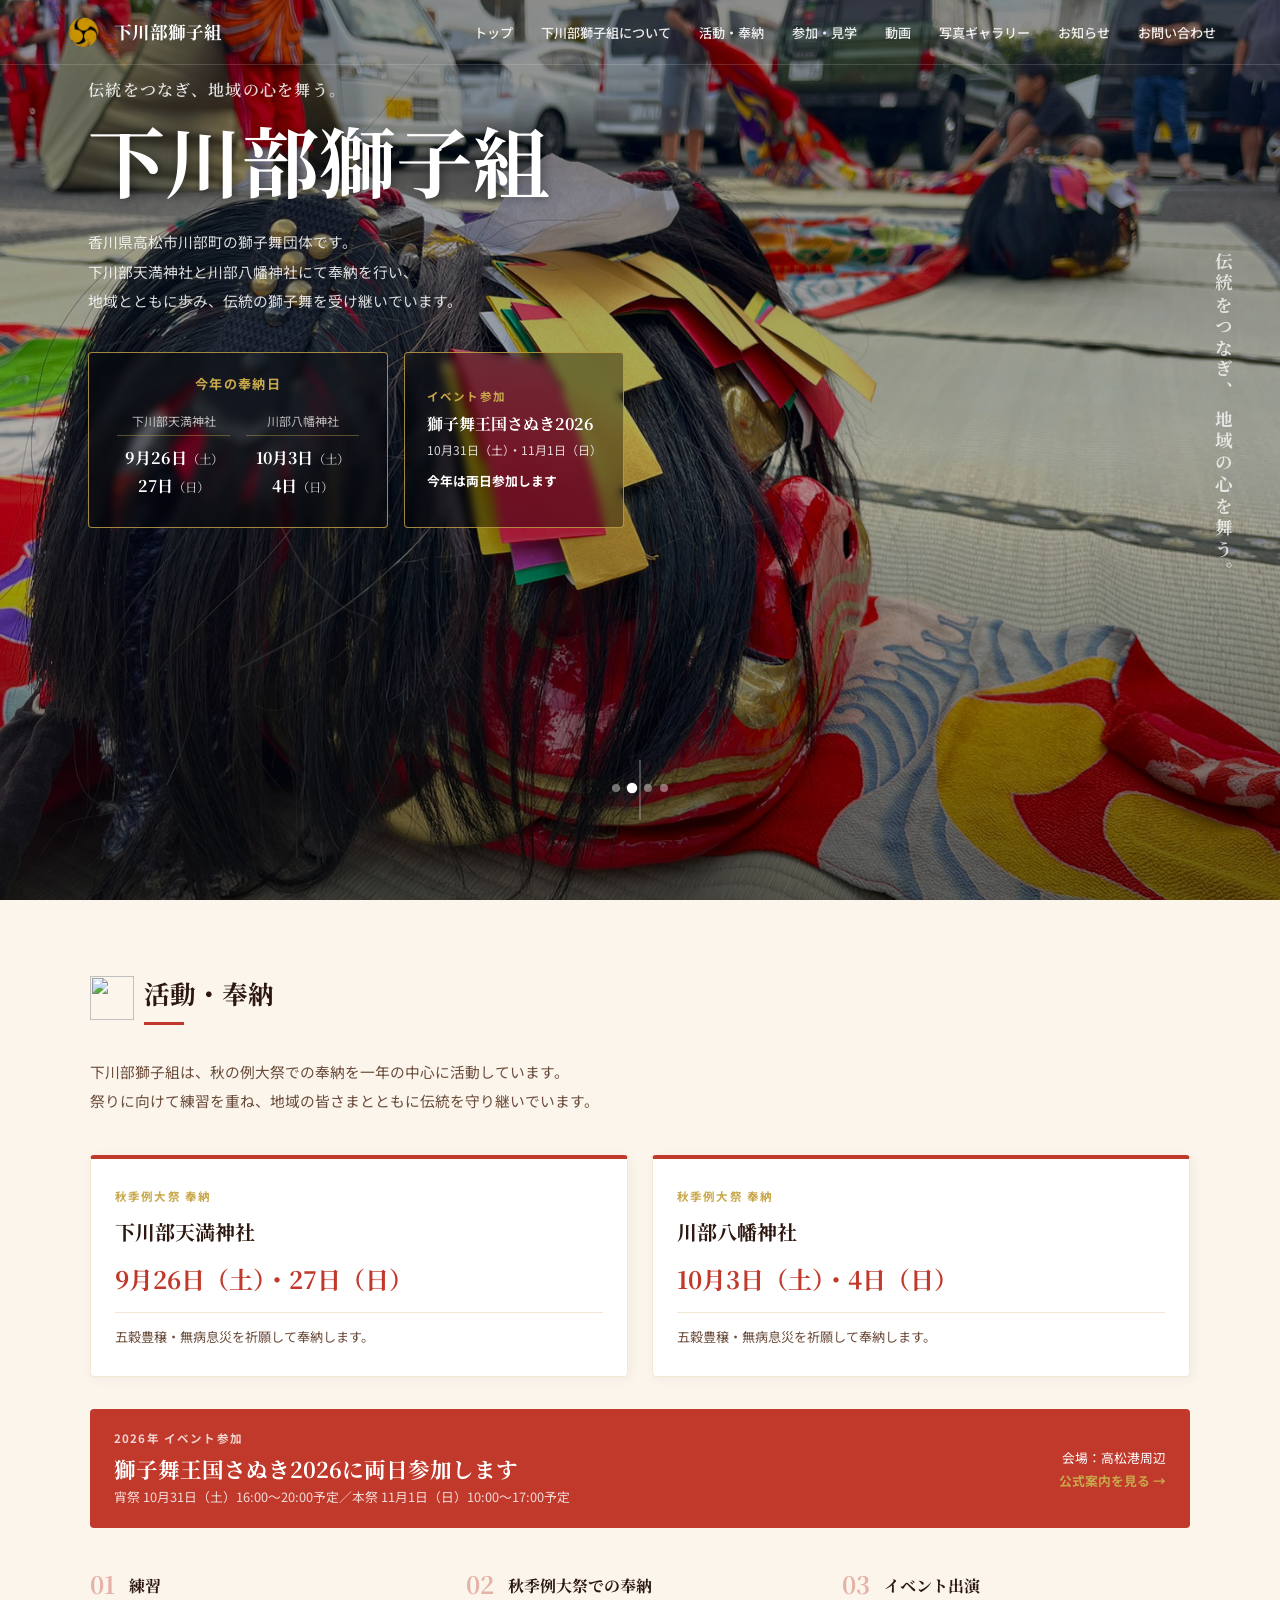
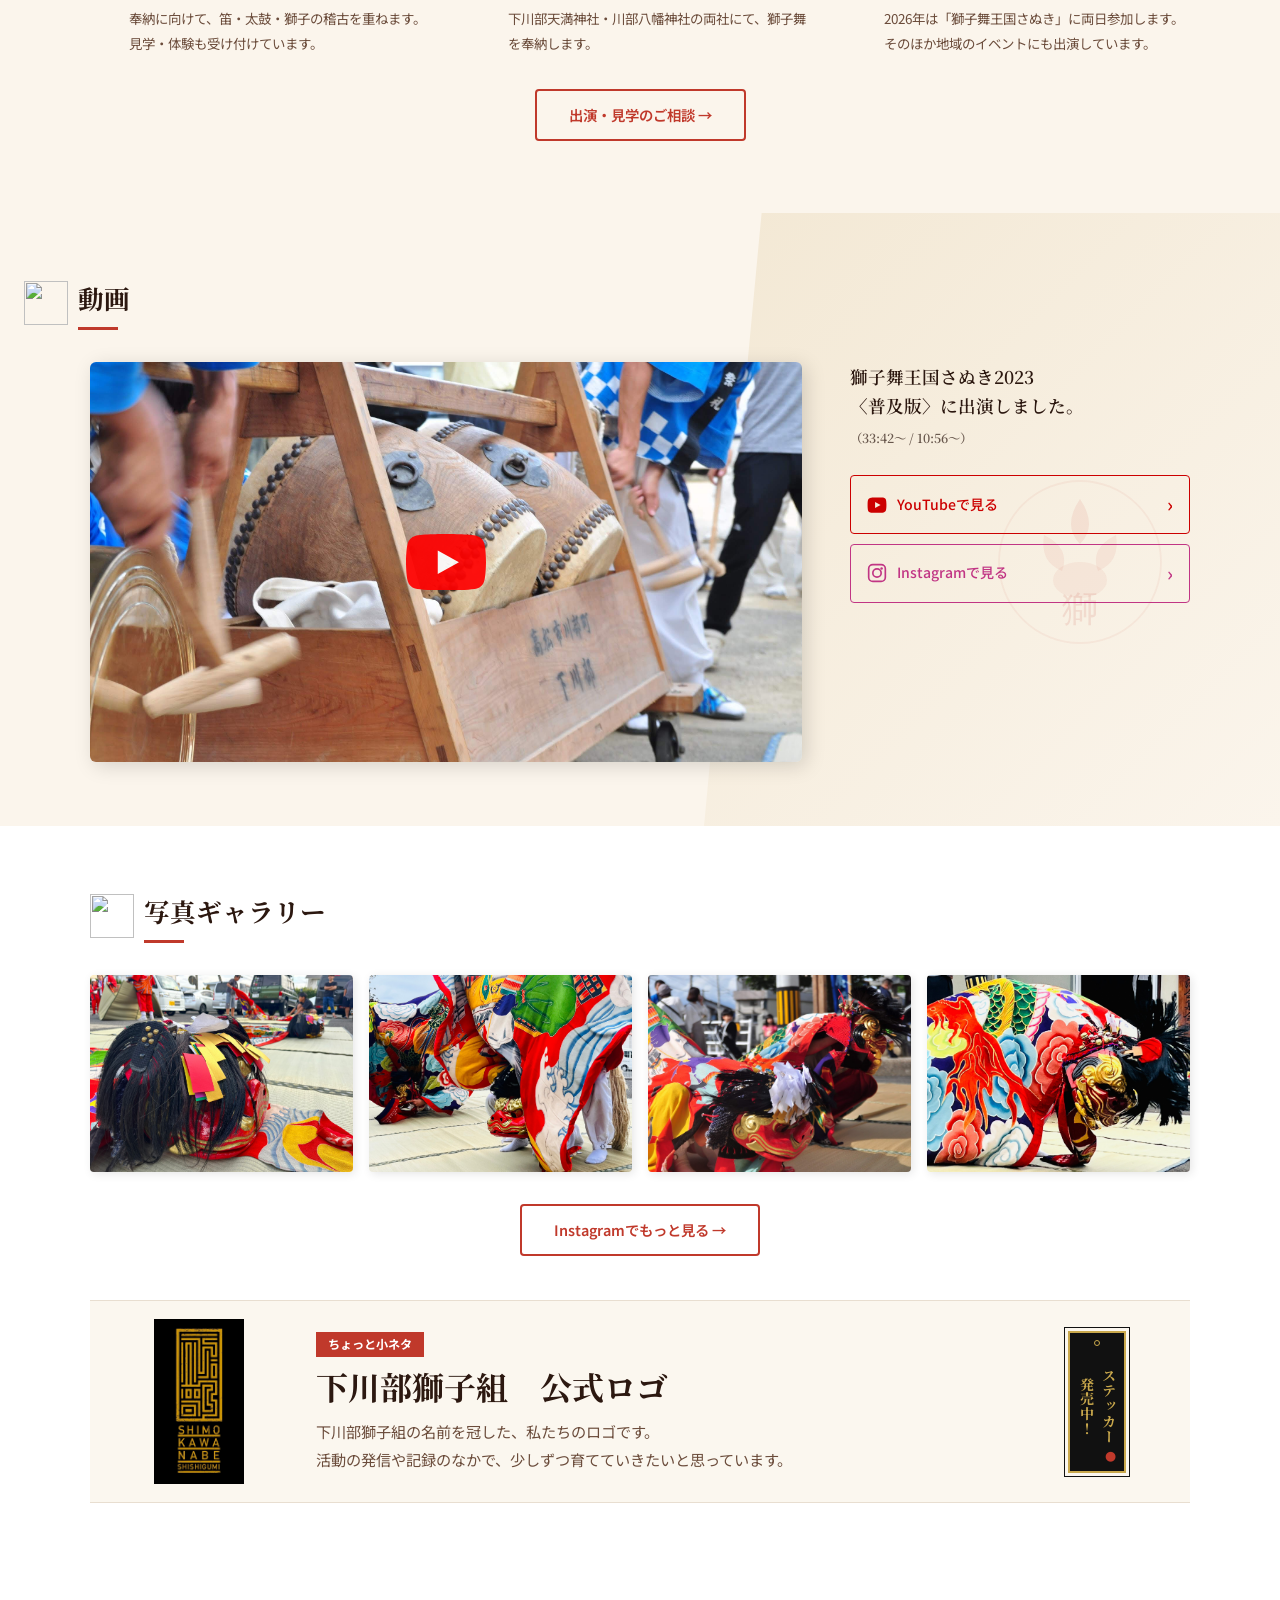
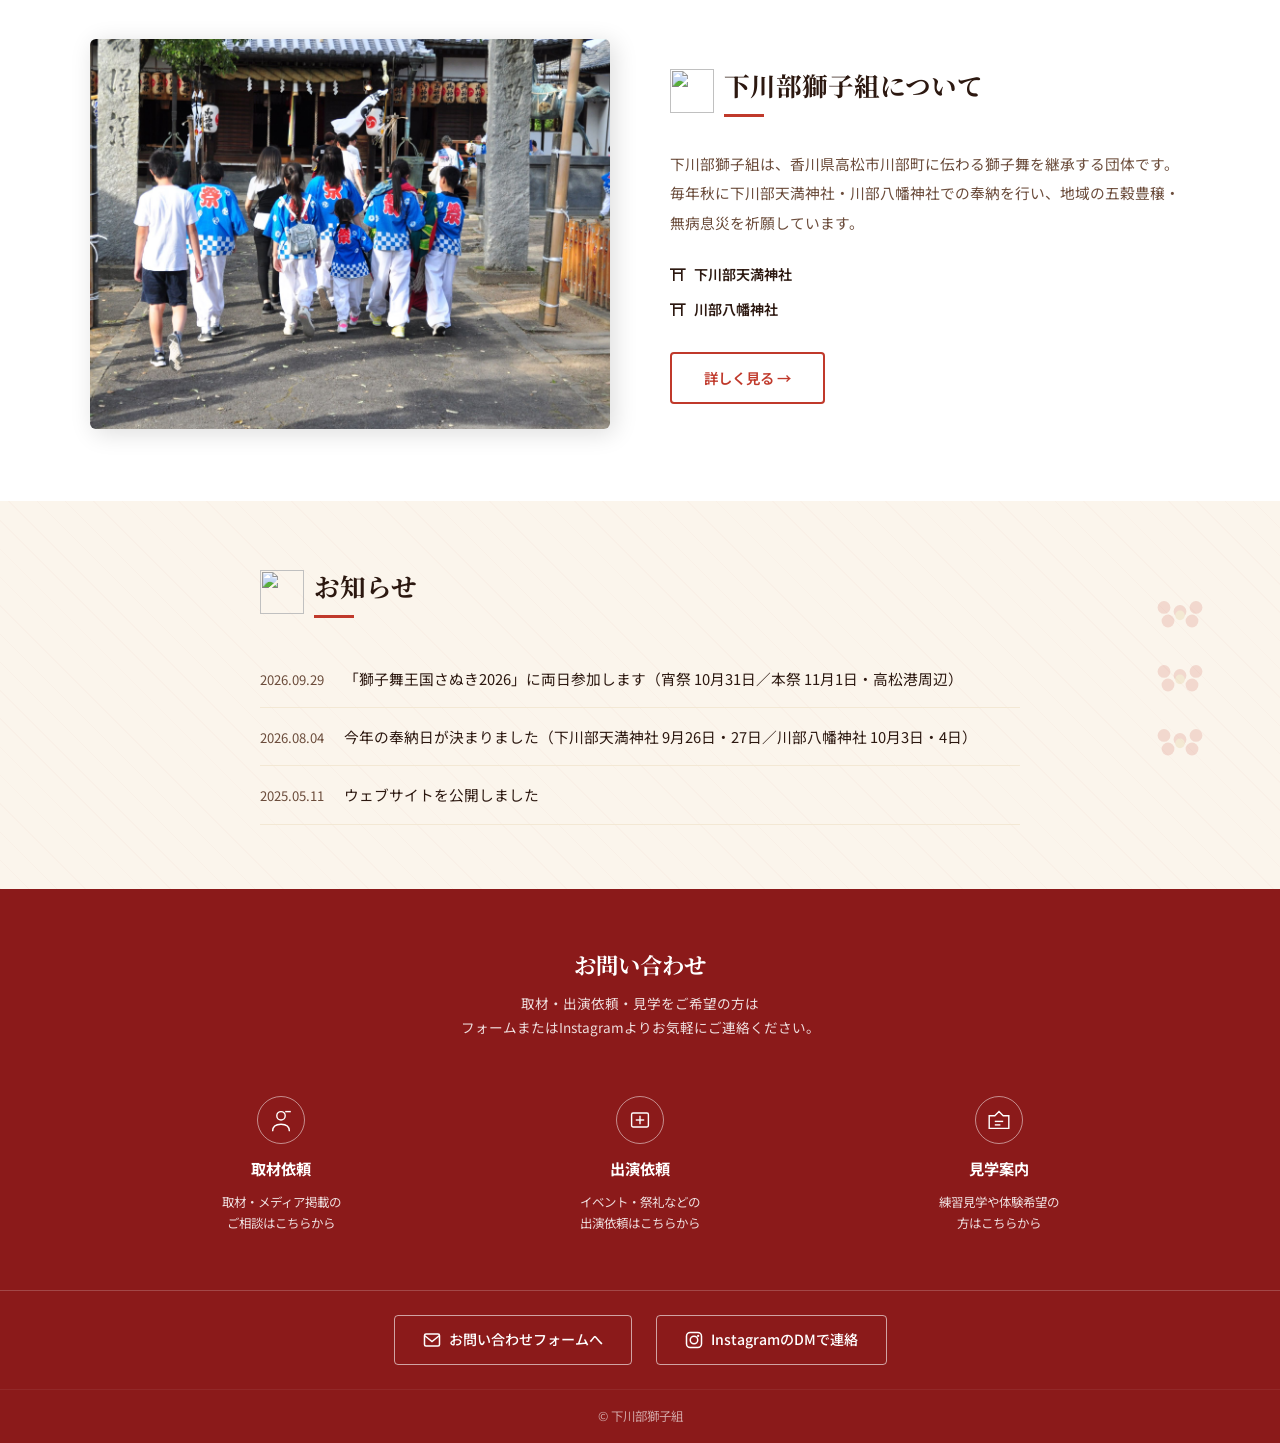
==== commit 91106117: "Fix mobile hero and link contact cards" ====
--- a/index.html
+++ b/index.html
@@ -455,27 +455,27 @@
 <p class="footer-lead">お問い合わせ</p>
 <p class="footer-sub">取材・出演依頼・見学をご希望の方は<br>フォームまたはInstagramよりお気軽にご連絡ください。</p>
 <div class="footer-cols">
-<div class="footer-col">
+<a class="footer-col" href="contact.html" aria-label="取材依頼について問い合わせる">
 <div class="footer-col-icon">
 <svg viewBox="0 0 40 40"><circle cx="20" cy="14" r="6" fill="none" stroke="white" stroke-width="2"/><path d="M8 36 Q8 26 20 26 Q32 26 32 36" fill="none" stroke="white" stroke-width="2"/><line x1="26" y1="8" x2="34" y2="8" stroke="white" stroke-width="2"/></svg>
 </div>
 <p class="footer-col-title">取材依頼</p>
 <p class="footer-col-text">取材・メディア掲載の<br>ご相談はこちらから</p>
-</div>
-<div class="footer-col">
+</a>
+<a class="footer-col" href="contact.html" aria-label="出演依頼について問い合わせる">
 <div class="footer-col-icon">
 <svg viewBox="0 0 40 40"><rect x="8" y="10" width="24" height="20" rx="2" fill="none" stroke="white" stroke-width="2"/><line x1="14" y1="20" x2="26" y2="20" stroke="white" stroke-width="2"/><line x1="20" y1="14" x2="20" y2="26" stroke="white" stroke-width="2"/></svg>
 </div>
 <p class="footer-col-title">出演依頼</p>
 <p class="footer-col-text">イベント・祭礼などの<br>出演依頼はこちらから</p>
-</div>
-<div class="footer-col">
+</a>
+<a class="footer-col" href="contact.html" aria-label="練習見学や体験について問い合わせる">
 <div class="footer-col-icon">
 <svg viewBox="0 0 40 40"><path d="M20 8 L26 14 L34 14 L34 32 L6 32 L6 14 L14 14 Z" fill="none" stroke="white" stroke-width="2"/><line x1="14" y1="22" x2="26" y2="22" stroke="white" stroke-width="2"/><line x1="14" y1="27" x2="22" y2="27" stroke="white" stroke-width="2"/></svg>
 </div>
 <p class="footer-col-title">見学案内</p>
 <p class="footer-col-text">練習見学や体験希望の<br>方はこちらから</p>
-</div>
+</a>
 </div>
 </div>
 <div class="footer-bottom">
--- a/css/style.css
+++ b/css/style.css
@@ -853,7 +853,22 @@
   text-align: center;
 }
 
-.footer-col { display: flex; flex-direction: column; align-items: center; gap: 8px; }
+.footer-col {
+  display: flex;
+  flex-direction: column;
+  align-items: center;
+  gap: 8px;
+  padding: 16px 12px;
+  border-radius: 4px;
+  transition: background 0.2s, transform 0.2s;
+}
+
+.footer-col:hover,
+.footer-col:focus-visible {
+  background: rgba(255,255,255,0.1);
+  transform: translateY(-2px);
+  outline: none;
+}
 
 .footer-col-icon {
   width: 48px;
@@ -958,6 +973,21 @@
 }
 
 @media (max-width: 640px) {
+  .hero {
+    height: auto;
+    min-height: 100svh;
+    padding-top: 64px;
+    justify-content: flex-start;
+  }
+  .hero-content {
+    padding: 32px 16px 0;
+  }
+  .hero-title {
+    font-size: clamp(2.35rem, 13vw, 3.25rem);
+  }
+  .hero-catchphrase-vertical,
+  .hero-dots,
+  .hero-scroll-hint { display: none; }
   .gallery-grid { grid-template-columns: repeat(2, 1fr); gap: 10px; }
   .official-logo-note {
     margin-top: 36px;
